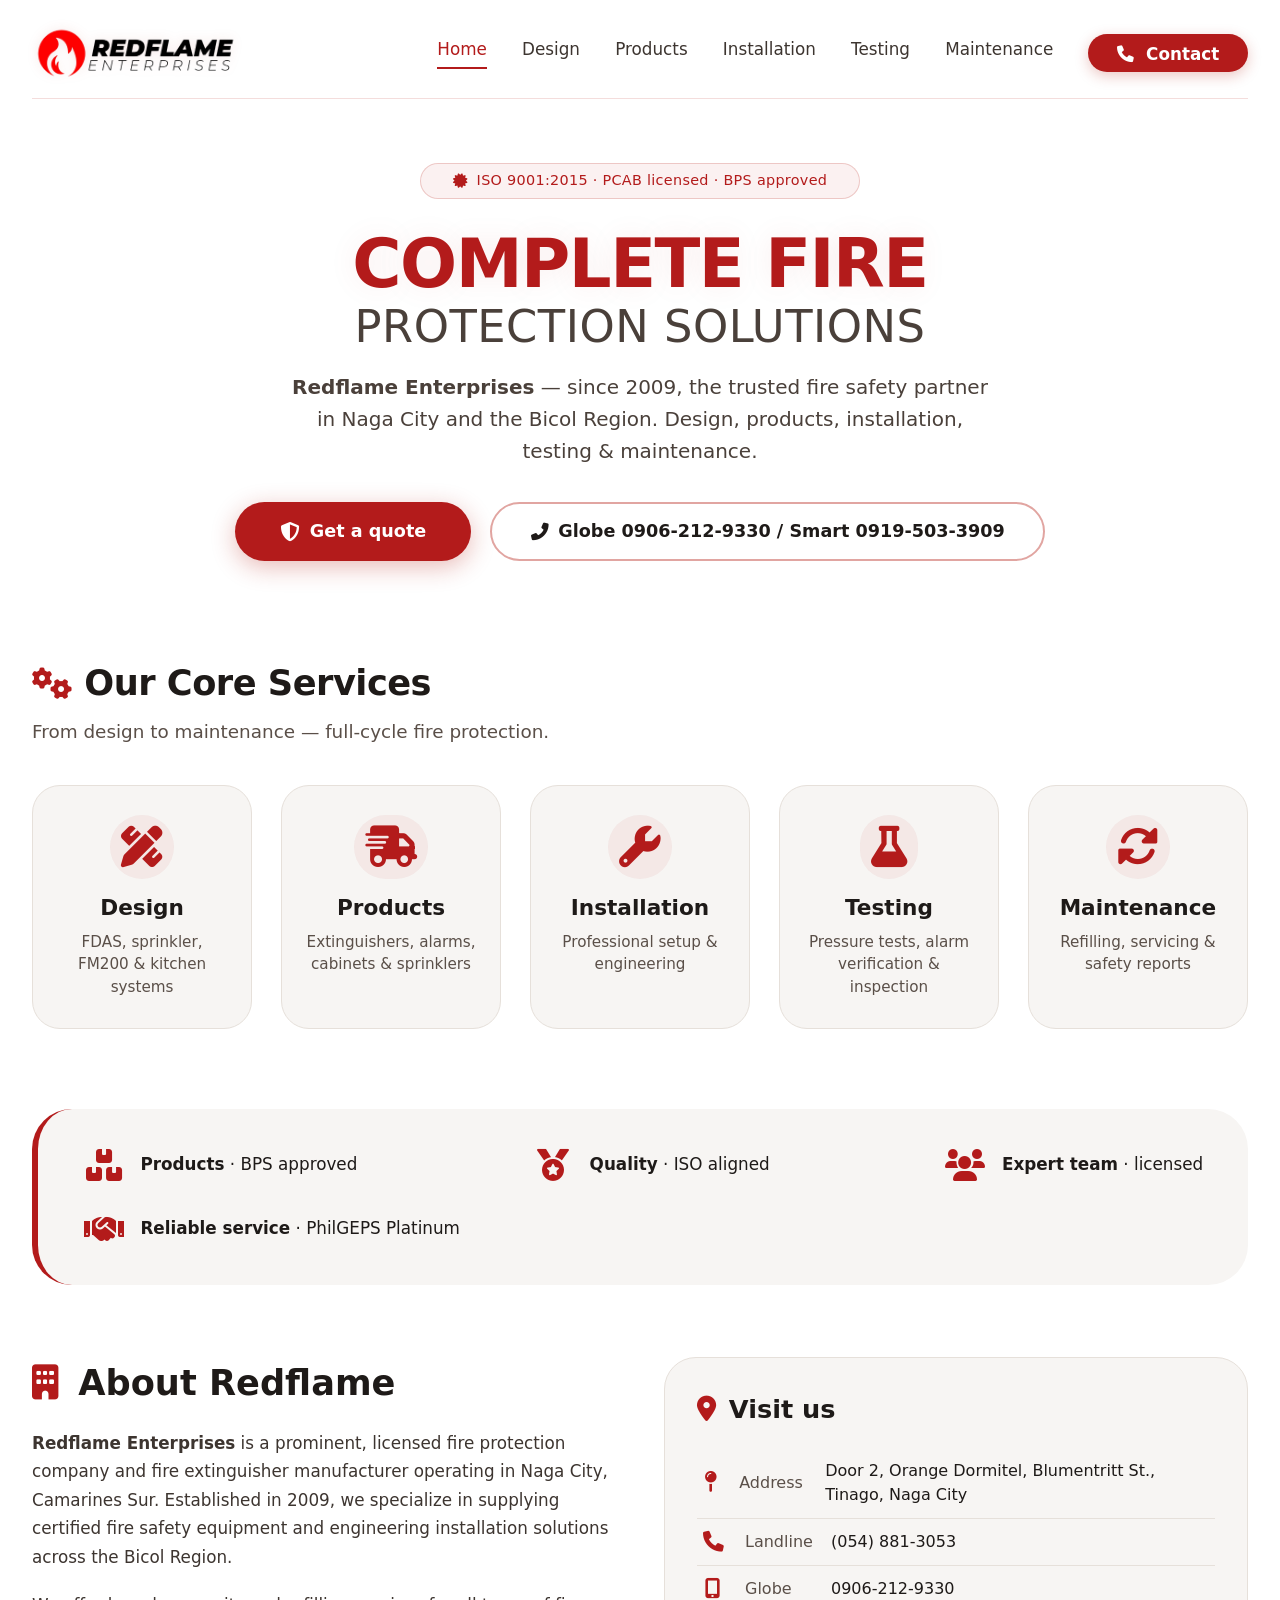
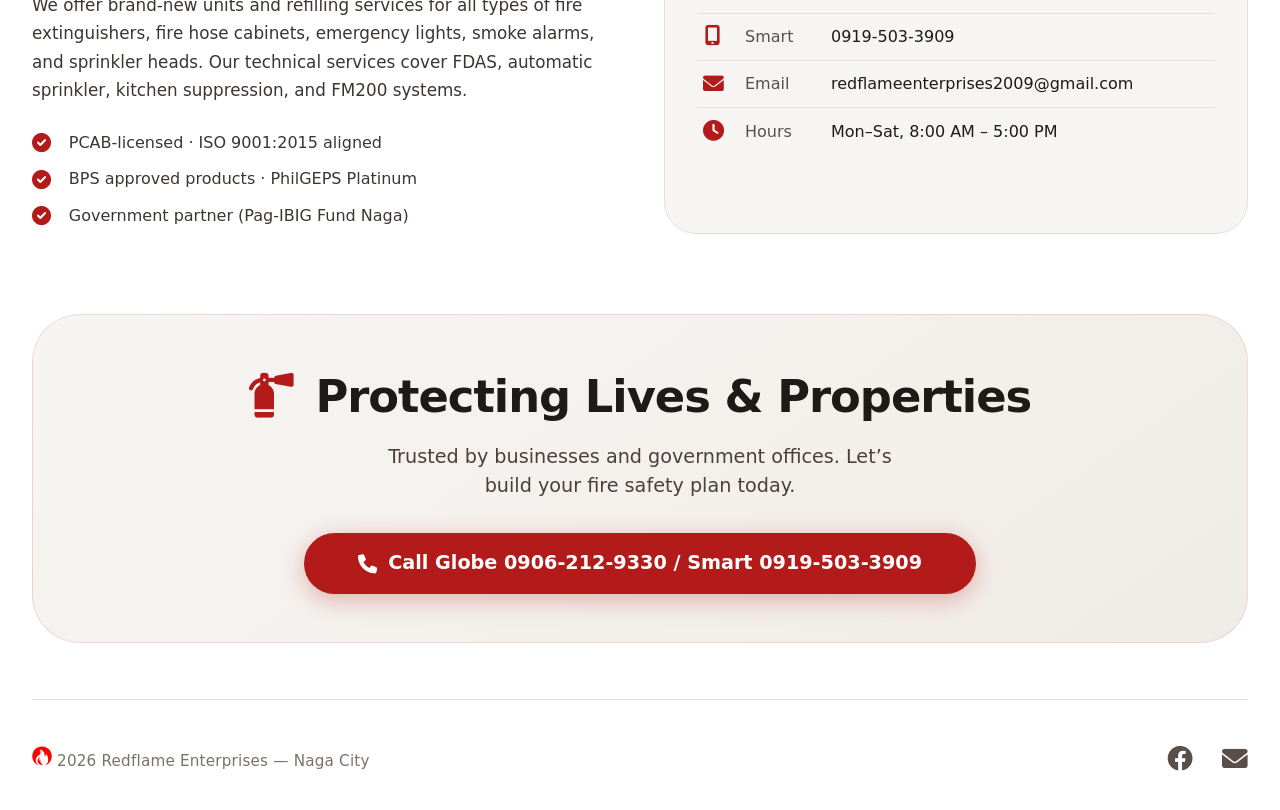
==== index.html @ b17e21a4 "Initial commit via Netlify [skip ci]" ====
<!DOCTYPE html>
<html lang="en">
<head>
  <meta charset="UTF-8" />
  <meta name="viewport" content="width=device-width, initial-scale=1.0" />
  <title>Redflame Enterprises · Fire Protection</title>
  <!-- Font Awesome 6 (free) -->
  <link rel="stylesheet" href="https://cdnjs.cloudflare.com/ajax/libs/font-awesome/6.0.0-beta3/css/all.min.css" />
  <style>
    /* ----- white background, refined red & dark accents ----- */
    * {
      margin: 0;
      padding: 0;
      box-sizing: border-box;
    }

    body {
      background: #ffffff;
      font-family: 'Segoe UI', Roboto, system-ui, -apple-system, sans-serif;
      color: #1e1a18;
      line-height: 1.5;
    }

    .container {
      max-width: 1280px;
      margin: 0 auto;
      padding: 0 2rem;
    }

    /* ----- header / nav (logo uses image) ----- */
    .navbar {
      display: flex;
      justify-content: space-between;
      align-items: center;
      padding: 1.5rem 0 1rem 0;
      border-bottom: 1px solid rgba(180, 30, 20, 0.15);
      flex-wrap: wrap;
      gap: 1rem;
    }

    .logo {
      display: flex;
      align-items: center;
      gap: 0.5rem;
    }
    .logo img {
      height: 58px;
      width: auto;
      filter: drop-shadow(0 0 6px rgba(180, 30, 20, 0.1));
      transition: 0.2s;
    }
    .logo img:hover {
      filter: drop-shadow(0 0 14px rgba(180, 30, 20, 0.2));
    }

    .nav-links {
      display: flex;
      gap: 2.2rem;
      font-weight: 500;
      font-size: 1.05rem;
      align-items: center;
      flex-wrap: wrap;
    }
    .nav-links a {
      color: #3d3530;
      text-decoration: none;
      transition: 0.25s ease;
      border-bottom: 2px solid transparent;
      padding-bottom: 0.3rem;
    }
    .nav-links a:hover {
      color: #b31b1b;
      border-bottom-color: #b31b1b;
    }
    .nav-links a.active {
      color: #b31b1b;
      border-bottom-color: #b31b1b;
    }
    .nav-cta {
      background: #b31b1b;
      color: #ffffff !important;
      padding: 0.5rem 1.8rem;
      border-radius: 40px;
      font-weight: 700;
      border-bottom: none !important;
      box-shadow: 0 4px 14px rgba(180, 30, 20, 0.25);
      transition: 0.2s;
    }
    .nav-cta:hover {
      background: #c92f16;
      box-shadow: 0 6px 24px rgba(180, 30, 20, 0.35);
      transform: scale(1.02);
      color: #ffffff !important;
    }

    /* ----- hero (brand) ----- */
    .hero {
      display: flex;
      flex-direction: column;
      align-items: center;
      text-align: center;
      padding: 4rem 0 2.5rem 0;
    }
    .hero-badge {
      background: rgba(180, 30, 20, 0.06);
      border: 1px solid rgba(180, 30, 20, 0.2);
      border-radius: 100px;
      padding: 0.4rem 2rem;
      font-size: 0.9rem;
      letter-spacing: 0.3px;
      color: #b31b1b;
      backdrop-filter: blur(2px);
      margin-bottom: 1.8rem;
      display: inline-flex;
      align-items: center;
      gap: 0.6rem;
    }
    .hero-badge i {
      color: #b31b1b;
    }
    .hero h1 {
      font-size: 4.2rem;
      font-weight: 800;
      line-height: 1.1;
      max-width: 900px;
      letter-spacing: -1.5px;
      color: #1e1a18;
    }
    .hero h1 .highlight {
      color: #b31b1b;
      text-shadow: 0 0 30px rgba(180, 30, 20, 0.08);
    }
    .hero h1 .sub {
      font-size: 2.8rem;
      display: block;
      font-weight: 500;
      letter-spacing: 0.5px;
      color: #4a403a;
    }
    .hero p {
      font-size: 1.25rem;
      max-width: 700px;
      color: #4a403a;
      margin: 1.2rem 0 2.2rem 0;
      line-height: 1.6;
    }
    .hero-actions {
      display: flex;
      gap: 1.2rem;
      flex-wrap: wrap;
      justify-content: center;
    }
    .btn-primary {
      background: #b31b1b;
      border: none;
      padding: 0.9rem 2.8rem;
      border-radius: 60px;
      font-weight: 700;
      font-size: 1.1rem;
      color: #ffffff;
      display: inline-flex;
      align-items: center;
      gap: 0.7rem;
      box-shadow: 0 6px 24px rgba(180, 30, 20, 0.3);
      transition: 0.2s;
      cursor: default;
      text-decoration: none;
    }
    .btn-primary i {
      font-size: 1.2rem;
    }
    .btn-primary:hover {
      background: #c92f16;
      box-shadow: 0 8px 32px rgba(180, 30, 20, 0.4);
      transform: scale(1.02);
    }
    .btn-outline {
      background: transparent;
      border: 2px solid rgba(180, 30, 20, 0.4);
      padding: 0.9rem 2.4rem;
      border-radius: 60px;
      font-weight: 600;
      font-size: 1.1rem;
      color: #1e1a18;
      display: inline-flex;
      align-items: center;
      gap: 0.6rem;
      transition: 0.25s;
      cursor: default;
      text-decoration: none;
    }
    .btn-outline:hover {
      border-color: #b31b1b;
      background: rgba(180, 30, 20, 0.04);
      color: #b31b1b;
    }

    /* ----- services grid (icons) ----- */
    .services {
      padding: 3.5rem 0 2.5rem 0;
    }
    .section-title {
      font-size: 2.2rem;
      font-weight: 700;
      letter-spacing: -0.5px;
      margin-bottom: 0.5rem;
      display: flex;
      align-items: center;
      gap: 0.8rem;
      color: #1e1a18;
    }
    .section-title i {
      color: #b31b1b;
      font-size: 2rem;
    }
    .section-sub {
      color: #5a4f48;
      font-size: 1.15rem;
      margin-bottom: 2.5rem;
      max-width: 650px;
    }
    .service-grid {
      display: grid;
      grid-template-columns: repeat(auto-fit, minmax(200px, 1fr));
      gap: 1.8rem;
    }
    .service-card {
      background: #f7f5f3;
      border-radius: 28px;
      padding: 1.8rem 1.4rem;
      border: 1px solid #e6e0da;
      transition: 0.25s ease;
      text-align: center;
    }
    .service-card:hover {
      border-color: #b31b1b;
      transform: translateY(-5px);
      box-shadow: 0 10px 30px rgba(180, 30, 20, 0.07);
    }
    a.service-card {
      text-decoration: none;
      display: block;
      cursor: pointer;
    }
    .service-card i {
      font-size: 2.6rem;
      color: #b31b1b;
      margin-bottom: 0.8rem;
      background: rgba(180, 30, 20, 0.06);
      padding: 0.7rem;
      border-radius: 60px;
    }
    .service-card h3 {
      font-size: 1.35rem;
      font-weight: 600;
      margin-bottom: 0.4rem;
      color: #1e1a18;
    }
    .service-card p {
      color: #5a4f48;
      font-size: 0.95rem;
    }

    /* ----- credentials (from image) ----- */
    .credentials {
      display: flex;
      flex-wrap: wrap;
      gap: 2rem;
      background: #f7f5f3;
      border-radius: 40px;
      padding: 2.5rem 2.8rem;
      margin: 2.5rem 0 2.5rem 0;
      border-left: 6px solid #b31b1b;
      align-items: center;
      justify-content: space-between;
    }
    .creds-item {
      display: flex;
      align-items: center;
      gap: 1rem;
      font-size: 1.05rem;
      color: #1e1a18;
    }
    .creds-item i {
      font-size: 2rem;
      color: #b31b1b;
      width: 2.6rem;
      text-align: center;
    }
    .creds-item strong {
      font-weight: 600;
      color: #1e1a18;
    }

    /* ----- about / location (from image details) ----- */
    .about-section {
      display: grid;
      grid-template-columns: 1fr 1fr;
      gap: 3rem;
      padding: 2rem 0 2.5rem 0;
    }
    .about-text h2 {
      font-size: 2.2rem;
      font-weight: 700;
      margin-bottom: 1.2rem;
      color: #1e1a18;
    }
    .about-text h2 i {
      color: #b31b1b;
      margin-right: 0.5rem;
    }
    .about-text p {
      color: #3d3530;
      font-size: 1.05rem;
      line-height: 1.7;
      margin-bottom: 1.2rem;
    }
    .about-text ul {
      list-style: none;
      margin-top: 0.5rem;
    }
    .about-text ul li {
      padding: 0.4rem 0;
      display: flex;
      align-items: center;
      gap: 0.7rem;
      color: #3d3530;
    }
    .about-text ul li i {
      color: #b31b1b;
      width: 1.6rem;
      font-size: 1.2rem;
    }
    .contact-card {
      background: #f7f5f3;
      border-radius: 32px;
      padding: 2rem 2rem;
      border: 1px solid #e6e0da;
    }
    .contact-card h3 {
      font-size: 1.6rem;
      font-weight: 600;
      margin-bottom: 1.2rem;
      display: flex;
      align-items: center;
      gap: 0.8rem;
      color: #1e1a18;
    }
    .contact-card h3 i {
      color: #b31b1b;
    }
    .contact-item {
      display: flex;
      align-items: center;
      gap: 1rem;
      padding: 0.7rem 0;
      border-bottom: 1px solid #e6e0da;
    }
    .contact-item:last-child {
      border-bottom: none;
    }
    .contact-item i {
      width: 2rem;
      font-size: 1.3rem;
      color: #b31b1b;
      text-align: center;
    }
    .contact-item .label {
      font-weight: 500;
      color: #5a4f48;
      min-width: 70px;
    }
    .contact-item .value {
      color: #1e1a18;
    }

    /* ----- cta banner (protecting lives) ----- */
    .cta-banner {
      background: linear-gradient(145deg, #f7f5f3, #f0ece7);
      border-radius: 48px;
      padding: 3rem 2.5rem;
      margin: 2.5rem 0 3.5rem 0;
      border: 1px solid rgba(180, 30, 20, 0.12);
      display: flex;
      flex-direction: column;
      align-items: center;
      text-align: center;
    }
    .cta-banner h2 {
      font-size: 2.8rem;
      font-weight: 700;
      letter-spacing: -1px;
      color: #1e1a18;
    }
    .cta-banner h2 i {
      color: #b31b1b;
      margin-right: 0.5rem;
    }
    .cta-banner p {
      color: #4a403a;
      font-size: 1.2rem;
      max-width: 550px;
      margin: 0.8rem 0 2rem 0;
    }
    .cta-banner .btn-primary {
      background: #b31b1b;
      padding: 1rem 3.4rem;
      font-size: 1.2rem;
      color: #ffffff;
    }
    .cta-banner .btn-primary:hover {
      background: #c92f16;
    }

    /* ----- footer ----- */
    footer {
      border-top: 1px solid #e6e0da;
      padding: 2.5rem 0 2rem 0;
      display: flex;
      flex-wrap: wrap;
      justify-content: space-between;
      align-items: center;
      gap: 1.5rem;
    }
    .footer-socials {
      display: flex;
      gap: 1.8rem;
      font-size: 1.6rem;
    }
    .footer-socials a {
      color: #5a4f48;
      transition: 0.2s;
    }
    .footer-socials a:hover {
      color: #b31b1b;
      transform: scale(1.1);
    }
    .footer-copy {
      color: #7a7266;
      font-size: 0.95rem;
      letter-spacing: 0.2px;
    }
    .footer-copy i {
      color: #b31b1b;
      margin: 0 4px;
    }

    /* responsiveness */
    @media (max-width: 900px) {
      .about-section {
        grid-template-columns: 1fr;
        gap: 2rem;
      }
      .credentials {
        flex-direction: column;
        align-items: flex-start;
        gap: 1.2rem;
      }
    }
    @media (max-width: 700px) {
      .navbar {
        flex-direction: column;
        align-items: flex-start;
      }
      .nav-links {
        gap: 1.2rem;
      }
      .hero h1 {
        font-size: 3rem;
      }
      .hero h1 .sub {
        font-size: 2rem;
      }
      .cta-banner h2 {
        font-size: 2rem;
      }
    }
    @media (max-width: 500px) {
      .container {
        padding: 0 1.2rem;
      }
      .service-grid {
        grid-template-columns: 1fr 1fr;
      }
      .hero h1 {
        font-size: 2.4rem;
      }
      .logo img {
        height: 48px;
      }
    }
  </style>
</head>
<body>

<div class="container">

  <!-- header with logo image -->
  <header class="navbar">
<div class="logo">
  <img src="logo.png" alt="Company Logo">
</div>
    <div class="nav-links">
      <a href="index.html" class="active">Home</a>
      <a href="design.html">Design</a>
      <a href="products.html">Products</a>
      <a href="installation.html">Installation</a>
      <a href="testing.html">Testing</a>
      <a href="maintenance.html">Maintenance</a>
      <a href="tel:09062129330" class="nav-cta"><i class="fas fa-phone" style="margin-right: 6px;"></i> Contact</a>
    </div>
  </header>

  <!-- hero -->
  <section class="hero">
    <div class="hero-badge">
      <i class="fas fa-certificate"></i>  ISO 9001:2015 · PCAB licensed · BPS approved
    </div>
    <h1>
      <span class="highlight">COMPLETE FIRE</span>
      <span class="sub">PROTECTION SOLUTIONS</span>
    </h1>
    <p>
      <strong>Redflame Enterprises</strong> — since 2009, the trusted fire safety partner in Naga City and the Bicol Region.
      Design, products, installation, testing & maintenance.
    </p>
    <div class="hero-actions">
      <span class="btn-primary"><i class="fas fa-shield"></i> Get a quote</span>
      <a href="tel:09062129330" class="btn-outline"><i class="fas fa-phone-alt"></i> Globe 0906-212-9330 / Smart 0919-503-3909</a>
    </div>
  </section>

  <!-- services grid (Design, Products, Installation, Testing, Maintenance) -->
  <section class="services">
    <div class="section-title">
      <i class="fas fa-gears"></i>  Our Core Services
    </div>
    <div class="section-sub">
      From design to maintenance — full-cycle fire protection.
    </div>
    <div class="service-grid">
      <a href="design.html" class="service-card"><i class="fas fa-pen-ruler"></i><h3>Design</h3><p>FDAS, sprinkler, FM200 &amp; kitchen systems</p></a>
      <a href="products.html" class="service-card"><i class="fas fa-truck-fast"></i><h3>Products</h3><p>Extinguishers, alarms, cabinets &amp; sprinklers</p></a>
      <a href="installation.html" class="service-card"><i class="fas fa-wrench"></i><h3>Installation</h3><p>Professional setup &amp; engineering</p></a>
      <a href="testing.html" class="service-card"><i class="fas fa-flask"></i><h3>Testing</h3><p>Pressure tests, alarm verification &amp; inspection</p></a>
      <a href="maintenance.html" class="service-card"><i class="fas fa-rotate"></i><h3>Maintenance</h3><p>Refilling, servicing &amp; safety reports</p></a>
    </div>
  </section>

  <!-- credentials (Products, Quality, Expert Team, Reliable Service) -->
  <div class="credentials">
    <div class="creds-item"><i class="fas fa-boxes"></i> <div><strong>Products</strong> · BPS approved</div></div>
    <div class="creds-item"><i class="fas fa-medal"></i> <div><strong>Quality</strong> · ISO aligned</div></div>
    <div class="creds-item"><i class="fas fa-users"></i> <div><strong>Expert team</strong> · licensed</div></div>
    <div class="creds-item"><i class="fas fa-handshake"></i> <div><strong>Reliable service</strong> · PhilGEPS Platinum</div></div>
  </div>

  <!-- about + location / contact (from image details) -->
  <div class="about-section">
    <div class="about-text">
      <h2><i class="fas fa-building"></i> About Redflame</h2>
      <p>
        <strong>Redflame Enterprises</strong> is a prominent, licensed fire protection company and fire extinguisher manufacturer operating in Naga City, Camarines Sur. Established in 2009, we specialize in supplying certified fire safety equipment and engineering installation solutions across the Bicol Region.
      </p>
      <p>
        We offer brand-new units and refilling services for all types of fire extinguishers, fire hose cabinets, emergency lights, smoke alarms, and sprinkler heads. Our technical services cover FDAS, automatic sprinkler, kitchen suppression, and FM200 systems.
      </p>
      <ul>
        <li><i class="fas fa-check-circle"></i> PCAB-licensed · ISO 9001:2015 aligned</li>
        <li><i class="fas fa-check-circle"></i> BPS approved products · PhilGEPS Platinum</li>
        <li><i class="fas fa-check-circle"></i> Government partner (Pag-IBIG Fund Naga)</li>
      </ul>
    </div>
    <div class="contact-card">
      <h3><i class="fas fa-location-dot"></i> Visit us</h3>
      <div class="contact-item"><i class="fas fa-map-pin"></i><span class="label">Address</span><span class="value">Door 2, Orange Dormitel, Blumentritt St., Tinago, Naga City</span></div>
      <div class="contact-item"><i class="fas fa-phone"></i><span class="label">Landline</span><span class="value">(054) 881-3053</span></div>
      <div class="contact-item"><i class="fas fa-mobile-screen-button"></i><span class="label">Globe</span><span class="value">0906-212-9330</span></div>
      <div class="contact-item"><i class="fas fa-mobile-screen-button"></i><span class="label">Smart</span><span class="value">0919-503-3909</span></div>
      <div class="contact-item"><i class="fas fa-envelope"></i><span class="label">Email</span><span class="value">redflameenterprises2009@gmail.com</span></div>
      <div class="contact-item"><i class="fas fa-clock"></i><span class="label">Hours</span><span class="value">Mon–Sat, 8:00 AM – 5:00 PM</span></div>
    </div>
  </div>

  <!-- cta banner (protecting lives) -->
  <div class="cta-banner">
    <h2><i class="fas fa-fire-extinguisher"></i>  Protecting Lives & Properties</h2>
    <p>Trusted by businesses and government offices. Let’s build your fire safety plan today.</p>
    <a href="tel:09062129330" class="btn-primary"><i class="fas fa-phone"></i> Call Globe 0906-212-9330 / Smart 0919-503-3909 </a>
  </div>

  <!-- footer -->
  <footer>
    <div class="footer-copy">
      <img src="icon.png" width="20" height=auto> 2026 Redflame Enterprises — Naga City
    </div>
    <div class="footer-socials">
      <a href="https://www.facebook.com/Redflame.Enterprises/"><i class="fab fa-facebook"></i></a>
      <a href="https://mail.google.com/mail/?view=cm&fs=1&to=redflameenterprises2009@gmail.com&su=Inquiry&body=Hello%20Redflame%20Enterprises,%0A%0AI%20would%20like%20to%20inquire%20about%20your%20services.%0A%0AName:%20%0AContact%20Number:%20%0ACompany:%20%0A%0AThank%20you."
   target="_blank"
   rel="noopener noreferrer"><i class="fas fa-envelope"></i></a>
    </div>
  </footer>

</div>
<!-- end container -->
</body>
</html>
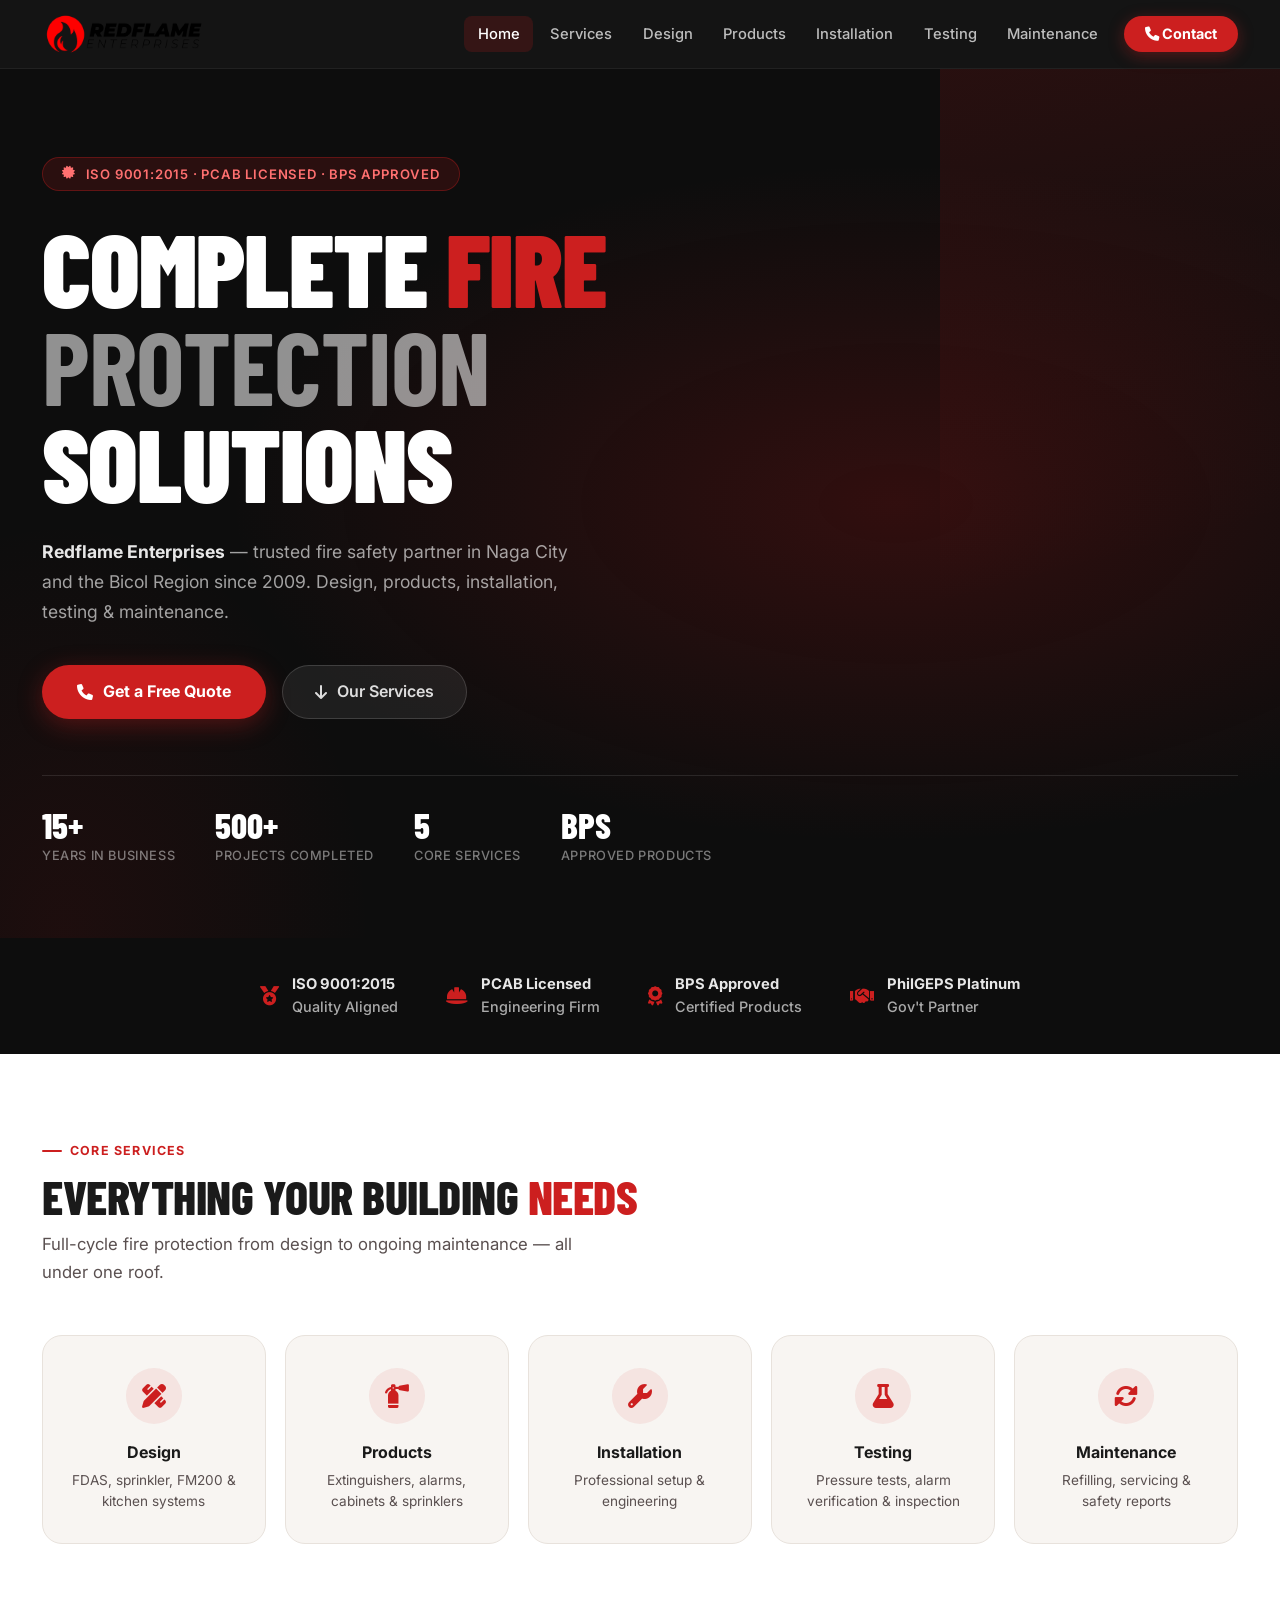
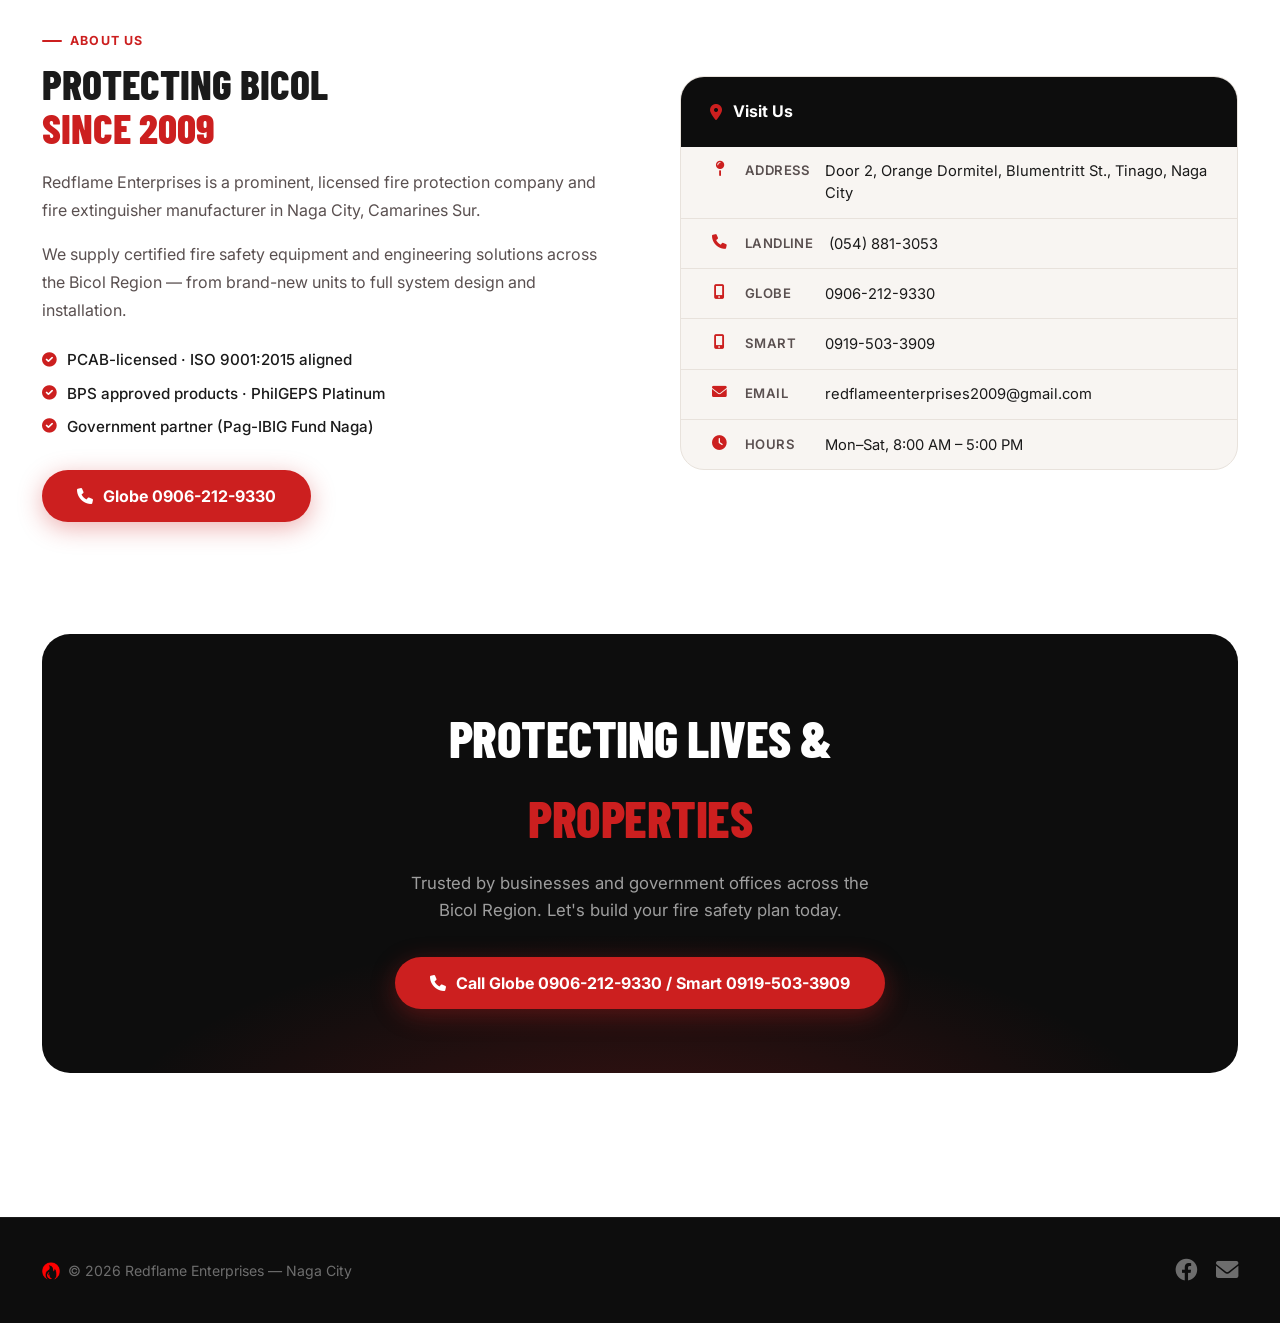
==== commit 68e81483: "Add files via upload" ====
--- a/index.html
+++ b/index.html
@@ -4,605 +4,148 @@
   <meta charset="UTF-8" />
   <meta name="viewport" content="width=device-width, initial-scale=1.0" />
   <title>Redflame Enterprises · Fire Protection</title>
-  <!-- Font Awesome 6 (free) -->
   <link rel="stylesheet" href="https://cdnjs.cloudflare.com/ajax/libs/font-awesome/6.0.0-beta3/css/all.min.css" />
-  <style>
-    /* ----- white background, refined red & dark accents ----- */
-    * {
-      margin: 0;
-      padding: 0;
-      box-sizing: border-box;
-    }
-
-    body {
-      background: #ffffff;
-      font-family: 'Segoe UI', Roboto, system-ui, -apple-system, sans-serif;
-      color: #1e1a18;
-      line-height: 1.5;
-    }
-
-    .container {
-      max-width: 1280px;
-      margin: 0 auto;
-      padding: 0 2rem;
-    }
-
-    /* ----- header / nav (logo uses image) ----- */
-    .navbar {
-      display: flex;
-      justify-content: space-between;
-      align-items: center;
-      padding: 1.5rem 0 1rem 0;
-      border-bottom: 1px solid rgba(180, 30, 20, 0.15);
-      flex-wrap: wrap;
-      gap: 1rem;
-    }
-
-    .logo {
-      display: flex;
-      align-items: center;
-      gap: 0.5rem;
-    }
-    .logo img {
-      height: 58px;
-      width: auto;
-      filter: drop-shadow(0 0 6px rgba(180, 30, 20, 0.1));
-      transition: 0.2s;
-    }
-    .logo img:hover {
-      filter: drop-shadow(0 0 14px rgba(180, 30, 20, 0.2));
-    }
-
-    .nav-links {
-      display: flex;
-      gap: 2.2rem;
-      font-weight: 500;
-      font-size: 1.05rem;
-      align-items: center;
-      flex-wrap: wrap;
-    }
-    .nav-links a {
-      color: #3d3530;
-      text-decoration: none;
-      transition: 0.25s ease;
-      border-bottom: 2px solid transparent;
-      padding-bottom: 0.3rem;
-    }
-    .nav-links a:hover {
-      color: #b31b1b;
-      border-bottom-color: #b31b1b;
-    }
-    .nav-links a.active {
-      color: #b31b1b;
-      border-bottom-color: #b31b1b;
-    }
-    .nav-cta {
-      background: #b31b1b;
-      color: #ffffff !important;
-      padding: 0.5rem 1.8rem;
-      border-radius: 40px;
-      font-weight: 700;
-      border-bottom: none !important;
-      box-shadow: 0 4px 14px rgba(180, 30, 20, 0.25);
-      transition: 0.2s;
-    }
-    .nav-cta:hover {
-      background: #c92f16;
-      box-shadow: 0 6px 24px rgba(180, 30, 20, 0.35);
-      transform: scale(1.02);
-      color: #ffffff !important;
-    }
-
-    /* ----- hero (brand) ----- */
-    .hero {
-      display: flex;
-      flex-direction: column;
-      align-items: center;
-      text-align: center;
-      padding: 4rem 0 2.5rem 0;
-    }
-    .hero-badge {
-      background: rgba(180, 30, 20, 0.06);
-      border: 1px solid rgba(180, 30, 20, 0.2);
-      border-radius: 100px;
-      padding: 0.4rem 2rem;
-      font-size: 0.9rem;
-      letter-spacing: 0.3px;
-      color: #b31b1b;
-      backdrop-filter: blur(2px);
-      margin-bottom: 1.8rem;
-      display: inline-flex;
-      align-items: center;
-      gap: 0.6rem;
-    }
-    .hero-badge i {
-      color: #b31b1b;
-    }
-    .hero h1 {
-      font-size: 4.2rem;
-      font-weight: 800;
-      line-height: 1.1;
-      max-width: 900px;
-      letter-spacing: -1.5px;
-      color: #1e1a18;
-    }
-    .hero h1 .highlight {
-      color: #b31b1b;
-      text-shadow: 0 0 30px rgba(180, 30, 20, 0.08);
-    }
-    .hero h1 .sub {
-      font-size: 2.8rem;
-      display: block;
-      font-weight: 500;
-      letter-spacing: 0.5px;
-      color: #4a403a;
-    }
-    .hero p {
-      font-size: 1.25rem;
-      max-width: 700px;
-      color: #4a403a;
-      margin: 1.2rem 0 2.2rem 0;
-      line-height: 1.6;
-    }
-    .hero-actions {
-      display: flex;
-      gap: 1.2rem;
-      flex-wrap: wrap;
-      justify-content: center;
-    }
-    .btn-primary {
-      background: #b31b1b;
-      border: none;
-      padding: 0.9rem 2.8rem;
-      border-radius: 60px;
-      font-weight: 700;
-      font-size: 1.1rem;
-      color: #ffffff;
-      display: inline-flex;
-      align-items: center;
-      gap: 0.7rem;
-      box-shadow: 0 6px 24px rgba(180, 30, 20, 0.3);
-      transition: 0.2s;
-      cursor: default;
-      text-decoration: none;
-    }
-    .btn-primary i {
-      font-size: 1.2rem;
-    }
-    .btn-primary:hover {
-      background: #c92f16;
-      box-shadow: 0 8px 32px rgba(180, 30, 20, 0.4);
-      transform: scale(1.02);
-    }
-    .btn-outline {
-      background: transparent;
-      border: 2px solid rgba(180, 30, 20, 0.4);
-      padding: 0.9rem 2.4rem;
-      border-radius: 60px;
-      font-weight: 600;
-      font-size: 1.1rem;
-      color: #1e1a18;
-      display: inline-flex;
-      align-items: center;
-      gap: 0.6rem;
-      transition: 0.25s;
-      cursor: default;
-      text-decoration: none;
-    }
-    .btn-outline:hover {
-      border-color: #b31b1b;
-      background: rgba(180, 30, 20, 0.04);
-      color: #b31b1b;
-    }
-
-    /* ----- services grid (icons) ----- */
-    .services {
-      padding: 3.5rem 0 2.5rem 0;
-    }
-    .section-title {
-      font-size: 2.2rem;
-      font-weight: 700;
-      letter-spacing: -0.5px;
-      margin-bottom: 0.5rem;
-      display: flex;
-      align-items: center;
-      gap: 0.8rem;
-      color: #1e1a18;
-    }
-    .section-title i {
-      color: #b31b1b;
-      font-size: 2rem;
-    }
-    .section-sub {
-      color: #5a4f48;
-      font-size: 1.15rem;
-      margin-bottom: 2.5rem;
-      max-width: 650px;
-    }
-    .service-grid {
-      display: grid;
-      grid-template-columns: repeat(auto-fit, minmax(200px, 1fr));
-      gap: 1.8rem;
-    }
-    .service-card {
-      background: #f7f5f3;
-      border-radius: 28px;
-      padding: 1.8rem 1.4rem;
-      border: 1px solid #e6e0da;
-      transition: 0.25s ease;
-      text-align: center;
-    }
-    .service-card:hover {
-      border-color: #b31b1b;
-      transform: translateY(-5px);
-      box-shadow: 0 10px 30px rgba(180, 30, 20, 0.07);
-    }
-    a.service-card {
-      text-decoration: none;
-      display: block;
-      cursor: pointer;
-    }
-    .service-card i {
-      font-size: 2.6rem;
-      color: #b31b1b;
-      margin-bottom: 0.8rem;
-      background: rgba(180, 30, 20, 0.06);
-      padding: 0.7rem;
-      border-radius: 60px;
-    }
-    .service-card h3 {
-      font-size: 1.35rem;
-      font-weight: 600;
-      margin-bottom: 0.4rem;
-      color: #1e1a18;
-    }
-    .service-card p {
-      color: #5a4f48;
-      font-size: 0.95rem;
-    }
-
-    /* ----- credentials (from image) ----- */
-    .credentials {
-      display: flex;
-      flex-wrap: wrap;
-      gap: 2rem;
-      background: #f7f5f3;
-      border-radius: 40px;
-      padding: 2.5rem 2.8rem;
-      margin: 2.5rem 0 2.5rem 0;
-      border-left: 6px solid #b31b1b;
-      align-items: center;
-      justify-content: space-between;
-    }
-    .creds-item {
-      display: flex;
-      align-items: center;
-      gap: 1rem;
-      font-size: 1.05rem;
-      color: #1e1a18;
-    }
-    .creds-item i {
-      font-size: 2rem;
-      color: #b31b1b;
-      width: 2.6rem;
-      text-align: center;
-    }
-    .creds-item strong {
-      font-weight: 600;
-      color: #1e1a18;
-    }
-
-    /* ----- about / location (from image details) ----- */
-    .about-section {
-      display: grid;
-      grid-template-columns: 1fr 1fr;
-      gap: 3rem;
-      padding: 2rem 0 2.5rem 0;
-    }
-    .about-text h2 {
-      font-size: 2.2rem;
-      font-weight: 700;
-      margin-bottom: 1.2rem;
-      color: #1e1a18;
-    }
-    .about-text h2 i {
-      color: #b31b1b;
-      margin-right: 0.5rem;
-    }
-    .about-text p {
-      color: #3d3530;
-      font-size: 1.05rem;
-      line-height: 1.7;
-      margin-bottom: 1.2rem;
-    }
-    .about-text ul {
-      list-style: none;
-      margin-top: 0.5rem;
-    }
-    .about-text ul li {
-      padding: 0.4rem 0;
-      display: flex;
-      align-items: center;
-      gap: 0.7rem;
-      color: #3d3530;
-    }
-    .about-text ul li i {
-      color: #b31b1b;
-      width: 1.6rem;
-      font-size: 1.2rem;
-    }
-    .contact-card {
-      background: #f7f5f3;
-      border-radius: 32px;
-      padding: 2rem 2rem;
-      border: 1px solid #e6e0da;
-    }
-    .contact-card h3 {
-      font-size: 1.6rem;
-      font-weight: 600;
-      margin-bottom: 1.2rem;
-      display: flex;
-      align-items: center;
-      gap: 0.8rem;
-      color: #1e1a18;
-    }
-    .contact-card h3 i {
-      color: #b31b1b;
-    }
-    .contact-item {
-      display: flex;
-      align-items: center;
-      gap: 1rem;
-      padding: 0.7rem 0;
-      border-bottom: 1px solid #e6e0da;
-    }
-    .contact-item:last-child {
-      border-bottom: none;
-    }
-    .contact-item i {
-      width: 2rem;
-      font-size: 1.3rem;
-      color: #b31b1b;
-      text-align: center;
-    }
-    .contact-item .label {
-      font-weight: 500;
-      color: #5a4f48;
-      min-width: 70px;
-    }
-    .contact-item .value {
-      color: #1e1a18;
-    }
-
-    /* ----- cta banner (protecting lives) ----- */
-    .cta-banner {
-      background: linear-gradient(145deg, #f7f5f3, #f0ece7);
-      border-radius: 48px;
-      padding: 3rem 2.5rem;
-      margin: 2.5rem 0 3.5rem 0;
-      border: 1px solid rgba(180, 30, 20, 0.12);
-      display: flex;
-      flex-direction: column;
-      align-items: center;
-      text-align: center;
-    }
-    .cta-banner h2 {
-      font-size: 2.8rem;
-      font-weight: 700;
-      letter-spacing: -1px;
-      color: #1e1a18;
-    }
-    .cta-banner h2 i {
-      color: #b31b1b;
-      margin-right: 0.5rem;
-    }
-    .cta-banner p {
-      color: #4a403a;
-      font-size: 1.2rem;
-      max-width: 550px;
-      margin: 0.8rem 0 2rem 0;
-    }
-    .cta-banner .btn-primary {
-      background: #b31b1b;
-      padding: 1rem 3.4rem;
-      font-size: 1.2rem;
-      color: #ffffff;
-    }
-    .cta-banner .btn-primary:hover {
-      background: #c92f16;
-    }
-
-    /* ----- footer ----- */
-    footer {
-      border-top: 1px solid #e6e0da;
-      padding: 2.5rem 0 2rem 0;
-      display: flex;
-      flex-wrap: wrap;
-      justify-content: space-between;
-      align-items: center;
-      gap: 1.5rem;
-    }
-    .footer-socials {
-      display: flex;
-      gap: 1.8rem;
-      font-size: 1.6rem;
-    }
-    .footer-socials a {
-      color: #5a4f48;
-      transition: 0.2s;
-    }
-    .footer-socials a:hover {
-      color: #b31b1b;
-      transform: scale(1.1);
-    }
-    .footer-copy {
-      color: #7a7266;
-      font-size: 0.95rem;
-      letter-spacing: 0.2px;
-    }
-    .footer-copy i {
-      color: #b31b1b;
-      margin: 0 4px;
-    }
-
-    /* responsiveness */
-    @media (max-width: 900px) {
-      .about-section {
-        grid-template-columns: 1fr;
-        gap: 2rem;
-      }
-      .credentials {
-        flex-direction: column;
-        align-items: flex-start;
-        gap: 1.2rem;
-      }
-    }
-    @media (max-width: 700px) {
-      .navbar {
-        flex-direction: column;
-        align-items: flex-start;
-      }
-      .nav-links {
-        gap: 1.2rem;
-      }
-      .hero h1 {
-        font-size: 3rem;
-      }
-      .hero h1 .sub {
-        font-size: 2rem;
-      }
-      .cta-banner h2 {
-        font-size: 2rem;
-      }
-    }
-    @media (max-width: 500px) {
-      .container {
-        padding: 0 1.2rem;
-      }
-      .service-grid {
-        grid-template-columns: 1fr 1fr;
-      }
-      .hero h1 {
-        font-size: 2.4rem;
-      }
-      .logo img {
-        height: 48px;
-      }
-    }
-  </style>
+  <link rel="stylesheet" href="style.css" />
 </head>
 <body>
 
-<div class="container">
-
-  <!-- header with logo image -->
-  <header class="navbar">
-<div class="logo">
-  <img src="logo.png" alt="Company Logo">
-</div>
-    <div class="nav-links">
-      <a href="index.html" class="active">Home</a>
-      <a href="design.html">Design</a>
-      <a href="products.html">Products</a>
-      <a href="installation.html">Installation</a>
-      <a href="testing.html">Testing</a>
-      <a href="maintenance.html">Maintenance</a>
-      <a href="tel:09062129330" class="nav-cta"><i class="fas fa-phone" style="margin-right: 6px;"></i> Contact</a>
-    </div>
-  </header>
-
-  <!-- hero -->
-  <section class="hero">
-    <div class="hero-badge">
-      <i class="fas fa-certificate"></i>  ISO 9001:2015 · PCAB licensed · BPS approved
-    </div>
-    <h1>
-      <span class="highlight">COMPLETE FIRE</span>
-      <span class="sub">PROTECTION SOLUTIONS</span>
-    </h1>
-    <p>
-      <strong>Redflame Enterprises</strong> — since 2009, the trusted fire safety partner in Naga City and the Bicol Region.
-      Design, products, installation, testing & maintenance.
-    </p>
-    <div class="hero-actions">
-      <span class="btn-primary"><i class="fas fa-shield"></i> Get a quote</span>
-      <a href="tel:09062129330" class="btn-outline"><i class="fas fa-phone-alt"></i> Globe 0906-212-9330 / Smart 0919-503-3909</a>
-    </div>
-  </section>
-
-  <!-- services grid (Design, Products, Installation, Testing, Maintenance) -->
-  <section class="services">
-    <div class="section-title">
-      <i class="fas fa-gears"></i>  Our Core Services
-    </div>
-    <div class="section-sub">
-      From design to maintenance — full-cycle fire protection.
-    </div>
-    <div class="service-grid">
-      <a href="design.html" class="service-card"><i class="fas fa-pen-ruler"></i><h3>Design</h3><p>FDAS, sprinkler, FM200 &amp; kitchen systems</p></a>
-      <a href="products.html" class="service-card"><i class="fas fa-truck-fast"></i><h3>Products</h3><p>Extinguishers, alarms, cabinets &amp; sprinklers</p></a>
-      <a href="installation.html" class="service-card"><i class="fas fa-wrench"></i><h3>Installation</h3><p>Professional setup &amp; engineering</p></a>
-      <a href="testing.html" class="service-card"><i class="fas fa-flask"></i><h3>Testing</h3><p>Pressure tests, alarm verification &amp; inspection</p></a>
-      <a href="maintenance.html" class="service-card"><i class="fas fa-rotate"></i><h3>Maintenance</h3><p>Refilling, servicing &amp; safety reports</p></a>
-    </div>
-  </section>
-
-  <!-- credentials (Products, Quality, Expert Team, Reliable Service) -->
-  <div class="credentials">
-    <div class="creds-item"><i class="fas fa-boxes"></i> <div><strong>Products</strong> · BPS approved</div></div>
-    <div class="creds-item"><i class="fas fa-medal"></i> <div><strong>Quality</strong> · ISO aligned</div></div>
-    <div class="creds-item"><i class="fas fa-users"></i> <div><strong>Expert team</strong> · licensed</div></div>
-    <div class="creds-item"><i class="fas fa-handshake"></i> <div><strong>Reliable service</strong> · PhilGEPS Platinum</div></div>
-  </div>
-
-  <!-- about + location / contact (from image details) -->
-  <div class="about-section">
-    <div class="about-text">
-      <h2><i class="fas fa-building"></i> About Redflame</h2>
-      <p>
-        <strong>Redflame Enterprises</strong> is a prominent, licensed fire protection company and fire extinguisher manufacturer operating in Naga City, Camarines Sur. Established in 2009, we specialize in supplying certified fire safety equipment and engineering installation solutions across the Bicol Region.
-      </p>
-      <p>
-        We offer brand-new units and refilling services for all types of fire extinguishers, fire hose cabinets, emergency lights, smoke alarms, and sprinkler heads. Our technical services cover FDAS, automatic sprinkler, kitchen suppression, and FM200 systems.
-      </p>
-      <ul>
-        <li><i class="fas fa-check-circle"></i> PCAB-licensed · ISO 9001:2015 aligned</li>
-        <li><i class="fas fa-check-circle"></i> BPS approved products · PhilGEPS Platinum</li>
-        <li><i class="fas fa-check-circle"></i> Government partner (Pag-IBIG Fund Naga)</li>
-      </ul>
-    </div>
-    <div class="contact-card">
-      <h3><i class="fas fa-location-dot"></i> Visit us</h3>
-      <div class="contact-item"><i class="fas fa-map-pin"></i><span class="label">Address</span><span class="value">Door 2, Orange Dormitel, Blumentritt St., Tinago, Naga City</span></div>
-      <div class="contact-item"><i class="fas fa-phone"></i><span class="label">Landline</span><span class="value">(054) 881-3053</span></div>
-      <div class="contact-item"><i class="fas fa-mobile-screen-button"></i><span class="label">Globe</span><span class="value">0906-212-9330</span></div>
-      <div class="contact-item"><i class="fas fa-mobile-screen-button"></i><span class="label">Smart</span><span class="value">0919-503-3909</span></div>
-      <div class="contact-item"><i class="fas fa-envelope"></i><span class="label">Email</span><span class="value">redflameenterprises2009@gmail.com</span></div>
-      <div class="contact-item"><i class="fas fa-clock"></i><span class="label">Hours</span><span class="value">Mon–Sat, 8:00 AM – 5:00 PM</span></div>
+<nav class="navbar">
+  <div class="container">
+    <div class="navbar-inner">
+      <a href="index.html" class="logo"><img src="logo.png" alt="Redflame Enterprises"></a>
+      <div class="nav-links">
+        <a href="index.html" class="active">Home</a>
+        <a href="services.html">Services</a>
+        <a href="design.html">Design</a>
+        <a href="products.html">Products</a>
+        <a href="installation.html">Installation</a>
+        <a href="testing.html">Testing</a>
+        <a href="maintenance.html">Maintenance</a>
+        <a href="tel:09062129330" class="nav-cta"><i class="fas fa-phone"></i> Contact</a>
+      </div>
+      <button class="hamburger" id="hamburger" aria-label="Menu">
+        <span></span><span></span><span></span>
+      </button>
     </div>
   </div>
+  <div class="mobile-menu" id="mobile-menu">
+    <a href="index.html" class="active">Home</a>
+    <a href="services.html">Services</a>
+    <a href="design.html">Design</a>
+    <a href="products.html">Products</a>
+    <a href="installation.html">Installation</a>
+    <a href="testing.html">Testing</a>
+    <a href="maintenance.html">Maintenance</a>
+    <a href="tel:09062129330" class="nav-cta"><i class="fas fa-phone"></i> Call Now</a>
+  </div>
+</nav>
 
-  <!-- cta banner (protecting lives) -->
-  <div class="cta-banner">
-    <h2><i class="fas fa-fire-extinguisher"></i>  Protecting Lives & Properties</h2>
-    <p>Trusted by businesses and government offices. Let’s build your fire safety plan today.</p>
-    <a href="tel:09062129330" class="btn-primary"><i class="fas fa-phone"></i> Call Globe 0906-212-9330 / Smart 0919-503-3909 </a>
+<section class="hero">
+  <div class="container">
+    <div class="hero-inner">
+      <div class="hero-eyebrow">
+        <i class="fas fa-certificate"></i> ISO 9001:2015 · PCAB Licensed · BPS Approved
+      </div>
+      <h1>
+        Complete <span class="red">Fire</span><br>
+        <span class="thin">Protection</span><br>
+        Solutions
+      </h1>
+      <p class="hero-desc">
+        <strong>Redflame Enterprises</strong> — trusted fire safety partner in Naga City and the Bicol Region since 2009. Design, products, installation, testing &amp; maintenance.
+      </p>
+      <div class="hero-actions">
+        <a href="tel:09062129330" class="btn-primary"><i class="fas fa-phone"></i> Get a Free Quote</a>
+        <a href="#services" class="btn-ghost"><i class="fas fa-arrow-down"></i> Our Services</a>
+      </div>
+      <div class="hero-stats">
+        <div class="stat"><span class="stat-num">15+</span><span class="stat-label">Years in Business</span></div>
+        <div class="stat"><span class="stat-num">500+</span><span class="stat-label">Projects Completed</span></div>
+        <div class="stat"><span class="stat-num">5</span><span class="stat-label">Core Services</span></div>
+        <div class="stat"><span class="stat-num">BPS</span><span class="stat-label">Approved Products</span></div>
+      </div>
+    </div>
   </div>
+</section>
 
-  <!-- footer -->
-  <footer>
-    <div class="footer-copy">
-      <img src="icon.png" width="20" height=auto> 2026 Redflame Enterprises — Naga City
+<div class="trust-bar">
+  <div class="container">
+    <div class="trust-items">
+      <div class="trust-item"><i class="fas fa-medal"></i><div><strong>ISO 9001:2015</strong> Quality Aligned</div></div>
+      <div class="trust-item"><i class="fas fa-hard-hat"></i><div><strong>PCAB Licensed</strong> Engineering Firm</div></div>
+      <div class="trust-item"><i class="fas fa-award"></i><div><strong>BPS Approved</strong> Certified Products</div></div>
+      <div class="trust-item"><i class="fas fa-handshake"></i><div><strong>PhilGEPS Platinum</strong> Gov't Partner</div></div>
     </div>
-    <div class="footer-socials">
-      <a href="https://www.facebook.com/Redflame.Enterprises/"><i class="fab fa-facebook"></i></a>
-      <a href="https://mail.google.com/mail/?view=cm&fs=1&to=redflameenterprises2009@gmail.com&su=Inquiry&body=Hello%20Redflame%20Enterprises,%0A%0AI%20would%20like%20to%20inquire%20about%20your%20services.%0A%0AName:%20%0AContact%20Number:%20%0ACompany:%20%0A%0AThank%20you."
-   target="_blank"
-   rel="noopener noreferrer"><i class="fas fa-envelope"></i></a>
+  </div>
+</div>
+
+<section class="section" id="services">
+  <div class="container">
+    <div class="reveal">
+      <div class="section-eyebrow">Core Services</div>
+      <h2 class="section-heading">Everything Your Building <span class="red">Needs</span></h2>
+      <p class="section-sub">Full-cycle fire protection from design to ongoing maintenance — all under one roof.</p>
     </div>
-  </footer>
+    <div class="service-grid reveal">
+      <a href="design.html" class="service-card"><div class="icon-wrap"><i class="fas fa-pen-ruler"></i></div><h3>Design</h3><p>FDAS, sprinkler, FM200 &amp; kitchen systems</p></a>
+      <a href="products.html" class="service-card"><div class="icon-wrap"><i class="fas fa-fire-extinguisher"></i></div><h3>Products</h3><p>Extinguishers, alarms, cabinets &amp; sprinklers</p></a>
+      <a href="installation.html" class="service-card"><div class="icon-wrap"><i class="fas fa-wrench"></i></div><h3>Installation</h3><p>Professional setup &amp; engineering</p></a>
+      <a href="testing.html" class="service-card"><div class="icon-wrap"><i class="fas fa-flask"></i></div><h3>Testing</h3><p>Pressure tests, alarm verification &amp; inspection</p></a>
+      <a href="maintenance.html" class="service-card"><div class="icon-wrap"><i class="fas fa-rotate"></i></div><h3>Maintenance</h3><p>Refilling, servicing &amp; safety reports</p></a>
+    </div>
+  </div>
+</section>
 
-</div>
-<!-- end container -->
+<section class="section" style="padding-top:0;">
+  <div class="container">
+    <div class="about-grid">
+      <div class="about-text reveal">
+        <div class="section-eyebrow">About Us</div>
+        <h2>Protecting Bicol<br><span class="red">Since 2009</span></h2>
+        <p>Redflame Enterprises is a prominent, licensed fire protection company and fire extinguisher manufacturer in Naga City, Camarines Sur.</p>
+        <p>We supply certified fire safety equipment and engineering solutions across the Bicol Region — from brand-new units to full system design and installation.</p>
+        <ul class="about-list">
+          <li><i class="fas fa-check-circle"></i> PCAB-licensed · ISO 9001:2015 aligned</li>
+          <li><i class="fas fa-check-circle"></i> BPS approved products · PhilGEPS Platinum</li>
+          <li><i class="fas fa-check-circle"></i> Government partner (Pag-IBIG Fund Naga)</li>
+        </ul>
+        <a href="tel:09062129330" class="btn-primary"><i class="fas fa-phone"></i> Globe 0906-212-9330</a>
+      </div>
+      <div class="contact-card reveal">
+        <div class="contact-card-header"><i class="fas fa-location-dot"></i> Visit Us</div>
+        <div class="contact-item"><i class="fas fa-map-pin"></i><span class="label">Address</span><span class="value">Door 2, Orange Dormitel, Blumentritt St., Tinago, Naga City</span></div>
+        <div class="contact-item"><i class="fas fa-phone"></i><span class="label">Landline</span><span class="value">(054) 881-3053</span></div>
+        <div class="contact-item"><i class="fas fa-mobile-screen-button"></i><span class="label">Globe</span><span class="value">0906-212-9330</span></div>
+        <div class="contact-item"><i class="fas fa-mobile-screen-button"></i><span class="label">Smart</span><span class="value">0919-503-3909</span></div>
+        <div class="contact-item"><i class="fas fa-envelope"></i><span class="label">Email</span><span class="value">redflameenterprises2009@gmail.com</span></div>
+        <div class="contact-item"><i class="fas fa-clock"></i><span class="label">Hours</span><span class="value">Mon–Sat, 8:00 AM – 5:00 PM</span></div>
+      </div>
+    </div>
+  </div>
+</section>
+
+<section class="section" style="padding-top:0;">
+  <div class="container">
+    <div class="cta-banner reveal">
+      <h2>Protecting Lives &amp;<br><span class="red">Properties</span></h2>
+      <p>Trusted by businesses and government offices across the Bicol Region. Let's build your fire safety plan today.</p>
+      <a href="tel:09062129330" class="btn-primary"><i class="fas fa-phone"></i> Call Globe 0906-212-9330 / Smart 0919-503-3909</a>
+    </div>
+  </div>
+</section>
+
+<footer>
+  <div class="container">
+    <div class="footer-inner">
+      <div class="footer-copy"><img src="icon.png" width="18" alt=""> &copy; 2026 Redflame Enterprises — Naga City</div>
+      <div class="footer-socials">
+        <a href="https://www.facebook.com/Redflame.Enterprises/" target="_blank" rel="noopener noreferrer"><i class="fab fa-facebook"></i></a>
+        <a href="https://mail.google.com/mail/?view=cm&fs=1&to=redflameenterprises2009@gmail.com&su=Inquiry&body=Hello%20Redflame%20Enterprises,%0A%0AI%20would%20like%20to%20inquire%20about%20your%20services.%0A%0AName:%20%0AContact%20Number:%20%0ACompany:%20%0A%0AThank%20you." target="_blank" rel="noopener noreferrer"><i class="fas fa-envelope"></i></a>
+      </div>
+    </div>
+  </div>
+</footer>
+
+<script src="main.js"></script>
 </body>
-</html>+</html>
--- a/style.css
+++ b/style.css
@@ -0,0 +1,1014 @@
+/* ============================================================
+   REDFLAME ENTERPRISES — Global Stylesheet
+   ============================================================ */
+
+@import url('https://fonts.googleapis.com/css2?family=Barlow+Condensed:wght@700;800;900&family=Inter:wght@400;500;600;700&display=swap');
+
+*, *::before, *::after { margin: 0; padding: 0; box-sizing: border-box; }
+
+:root {
+  --red:        #cc1f1f;
+  --red-dark:   #a01515;
+  --red-glow:   rgba(204,31,31,0.18);
+  --black:      #0d0d0d;
+  --ink:        #1a1a1a;
+  --muted:      #5a5050;
+  --border:     #e8e2dc;
+  --surface:    #f8f5f2;
+  --white:      #ffffff;
+}
+
+html { scroll-behavior: smooth; }
+
+body {
+  background: var(--white);
+  font-family: 'Inter', system-ui, sans-serif;
+  color: var(--ink);
+  line-height: 1.55;
+  -webkit-font-smoothing: antialiased;
+}
+
+/* ── Container ── */
+.container {
+  max-width: 1260px;
+  margin: 0 auto;
+  padding: 0 2rem;
+}
+
+/* ============================================================
+   NAVBAR
+   ============================================================ */
+.navbar {
+  position: sticky;
+  top: 0;
+  z-index: 100;
+  background: rgba(13,13,13,0.97);
+  backdrop-filter: blur(12px);
+  border-bottom: 1px solid rgba(255,255,255,0.06);
+}
+
+.navbar-inner {
+  display: flex;
+  justify-content: space-between;
+  align-items: center;
+  height: 68px;
+  gap: 1rem;
+}
+
+.logo img {
+  height: 46px;
+  width: auto;
+  display: block;
+}
+
+.nav-links {
+  display: flex;
+  gap: 0.2rem;
+  align-items: center;
+}
+
+.nav-links a {
+  color: rgba(255,255,255,0.72);
+  text-decoration: none;
+  font-size: 0.92rem;
+  font-weight: 500;
+  padding: 0.4rem 0.85rem;
+  border-radius: 8px;
+  transition: color 0.2s, background 0.2s;
+  white-space: nowrap;
+}
+
+.nav-links a:hover {
+  color: var(--white);
+  background: rgba(255,255,255,0.07);
+}
+
+.nav-links a.active {
+  color: var(--white);
+  background: rgba(204,31,31,0.18);
+}
+
+.nav-cta {
+  background: var(--red) !important;
+  color: var(--white) !important;
+  padding: 0.45rem 1.3rem !important;
+  border-radius: 40px !important;
+  font-weight: 700 !important;
+  font-size: 0.9rem !important;
+  margin-left: 0.6rem;
+  box-shadow: 0 4px 16px rgba(204,31,31,0.35);
+  transition: background 0.2s, box-shadow 0.2s, transform 0.15s !important;
+}
+.nav-cta:hover {
+  background: #e02020 !important;
+  box-shadow: 0 6px 24px rgba(204,31,31,0.5) !important;
+  transform: scale(1.03) !important;
+}
+
+/* Hamburger */
+.hamburger {
+  display: none;
+  flex-direction: column;
+  justify-content: center;
+  gap: 5px;
+  width: 40px;
+  height: 40px;
+  cursor: pointer;
+  padding: 6px;
+  border-radius: 8px;
+  transition: background 0.2s;
+  background: none;
+  border: none;
+}
+.hamburger:hover { background: rgba(255,255,255,0.08); }
+.hamburger span {
+  display: block;
+  height: 2px;
+  background: var(--white);
+  border-radius: 2px;
+  transition: transform 0.3s, opacity 0.3s;
+}
+.hamburger.open span:nth-child(1) { transform: translateY(7px) rotate(45deg); }
+.hamburger.open span:nth-child(2) { opacity: 0; }
+.hamburger.open span:nth-child(3) { transform: translateY(-7px) rotate(-45deg); }
+
+.mobile-menu {
+  display: none;
+  flex-direction: column;
+  background: #111;
+  border-top: 1px solid rgba(255,255,255,0.06);
+  padding: 1rem 2rem 1.5rem;
+  gap: 0.2rem;
+}
+.mobile-menu a {
+  color: rgba(255,255,255,0.78);
+  text-decoration: none;
+  font-size: 1rem;
+  font-weight: 500;
+  padding: 0.65rem 0.8rem;
+  border-radius: 8px;
+  transition: background 0.2s, color 0.2s;
+}
+.mobile-menu a:hover { background: rgba(255,255,255,0.07); color: #fff; }
+.mobile-menu a.active { color: var(--white); background: rgba(204,31,31,0.18); }
+.mobile-menu .nav-cta {
+  background: var(--red) !important;
+  color: #fff !important;
+  text-align: center;
+  margin-top: 0.5rem;
+  border-radius: 40px !important;
+  padding: 0.7rem 1.3rem !important;
+  font-weight: 700 !important;
+}
+.mobile-menu.open { display: flex; }
+
+/* ============================================================
+   HERO (homepage)
+   ============================================================ */
+.hero {
+  position: relative;
+  background: var(--black);
+  overflow: hidden;
+  padding: 5.5rem 0 4.5rem;
+}
+
+.hero::before {
+  content: '';
+  position: absolute;
+  inset: 0;
+  background:
+    radial-gradient(ellipse 80% 60% at 70% 50%, rgba(180,20,20,0.22) 0%, transparent 65%),
+    radial-gradient(ellipse 40% 80% at 5% 100%, rgba(180,20,20,0.1) 0%, transparent 60%);
+  pointer-events: none;
+}
+
+/* diagonal red slash */
+.hero::after {
+  content: '';
+  position: absolute;
+  top: 0; right: -80px;
+  width: 420px;
+  height: 100%;
+  background: linear-gradient(165deg, rgba(204,31,31,0.14) 0%, transparent 55%);
+  pointer-events: none;
+}
+
+.hero-inner {
+  position: relative;
+  z-index: 1;
+}
+
+.hero-eyebrow {
+  display: inline-flex;
+  align-items: center;
+  gap: 0.6rem;
+  background: rgba(204,31,31,0.15);
+  border: 1px solid rgba(204,31,31,0.35);
+  border-radius: 100px;
+  padding: 0.35rem 1.2rem;
+  font-size: 0.82rem;
+  font-weight: 600;
+  letter-spacing: 0.8px;
+  text-transform: uppercase;
+  color: #ff7070;
+  margin-bottom: 1.8rem;
+}
+.hero-eyebrow i { font-size: 0.8rem; }
+
+.hero h1 {
+  font-family: 'Barlow Condensed', sans-serif;
+  font-size: clamp(3.4rem, 8vw, 6.8rem);
+  font-weight: 900;
+  line-height: 0.95;
+  letter-spacing: -1px;
+  color: var(--white);
+  text-transform: uppercase;
+  margin-bottom: 1.6rem;
+}
+
+.hero h1 .red { color: var(--red); }
+.hero h1 .thin { font-weight: 700; color: rgba(255,255,255,0.55); }
+
+.hero-desc {
+  font-size: 1.1rem;
+  color: rgba(255,255,255,0.62);
+  max-width: 560px;
+  line-height: 1.7;
+  margin-bottom: 2.4rem;
+}
+
+.hero-desc strong { color: rgba(255,255,255,0.9); }
+
+.hero-actions {
+  display: flex;
+  gap: 1rem;
+  flex-wrap: wrap;
+  margin-bottom: 3.5rem;
+}
+
+.hero-stats {
+  display: flex;
+  gap: 2.5rem;
+  flex-wrap: wrap;
+  padding-top: 2rem;
+  border-top: 1px solid rgba(255,255,255,0.1);
+}
+
+.stat {
+  display: flex;
+  flex-direction: column;
+  gap: 0.2rem;
+}
+
+.stat-num {
+  font-family: 'Barlow Condensed', sans-serif;
+  font-size: 2.2rem;
+  font-weight: 800;
+  color: var(--white);
+  line-height: 1;
+}
+
+.stat-label {
+  font-size: 0.8rem;
+  color: rgba(255,255,255,0.45);
+  text-transform: uppercase;
+  letter-spacing: 0.6px;
+  font-weight: 500;
+}
+
+/* ============================================================
+   BUTTONS
+   ============================================================ */
+.btn-primary {
+  display: inline-flex;
+  align-items: center;
+  gap: 0.6rem;
+  background: var(--red);
+  color: var(--white);
+  font-weight: 700;
+  font-size: 1rem;
+  padding: 0.85rem 2.2rem;
+  border-radius: 60px;
+  text-decoration: none;
+  border: none;
+  cursor: pointer;
+  box-shadow: 0 6px 24px rgba(204,31,31,0.35);
+  transition: background 0.2s, box-shadow 0.2s, transform 0.15s;
+}
+.btn-primary:hover {
+  background: #e02020;
+  box-shadow: 0 8px 32px rgba(204,31,31,0.5);
+  transform: translateY(-1px);
+}
+
+.btn-ghost {
+  display: inline-flex;
+  align-items: center;
+  gap: 0.6rem;
+  background: rgba(255,255,255,0.07);
+  color: rgba(255,255,255,0.85);
+  font-weight: 600;
+  font-size: 1rem;
+  padding: 0.85rem 2rem;
+  border-radius: 60px;
+  text-decoration: none;
+  border: 1px solid rgba(255,255,255,0.15);
+  transition: background 0.2s, border-color 0.2s;
+}
+.btn-ghost:hover {
+  background: rgba(255,255,255,0.12);
+  border-color: rgba(255,255,255,0.3);
+  color: #fff;
+}
+
+.btn-outline {
+  display: inline-flex;
+  align-items: center;
+  gap: 0.6rem;
+  background: transparent;
+  color: var(--ink);
+  font-weight: 600;
+  font-size: 1rem;
+  padding: 0.85rem 2rem;
+  border-radius: 60px;
+  text-decoration: none;
+  border: 2px solid var(--border);
+  transition: border-color 0.2s, color 0.2s, background 0.2s;
+}
+.btn-outline:hover {
+  border-color: var(--red);
+  color: var(--red);
+}
+
+/* ============================================================
+   SECTION COMMONS
+   ============================================================ */
+.section { padding: 5rem 0; }
+.section + .section { padding-top: 0; }
+
+.section-eyebrow {
+  display: inline-flex;
+  align-items: center;
+  gap: 0.5rem;
+  font-size: 0.78rem;
+  font-weight: 700;
+  text-transform: uppercase;
+  letter-spacing: 1.2px;
+  color: var(--red);
+  margin-bottom: 0.7rem;
+}
+.section-eyebrow::before {
+  content: '';
+  display: block;
+  width: 20px;
+  height: 2px;
+  background: var(--red);
+  border-radius: 2px;
+}
+
+.section-heading {
+  font-family: 'Barlow Condensed', sans-serif;
+  font-size: clamp(2rem, 4vw, 3rem);
+  font-weight: 800;
+  line-height: 1.05;
+  letter-spacing: -0.5px;
+  text-transform: uppercase;
+  color: var(--ink);
+  margin-bottom: 0.6rem;
+}
+.section-heading .red { color: var(--red); }
+
+.section-sub {
+  color: var(--muted);
+  font-size: 1.05rem;
+  max-width: 580px;
+  line-height: 1.65;
+  margin-bottom: 3rem;
+}
+
+/* ============================================================
+   SERVICE CARDS (homepage)
+   ============================================================ */
+.service-grid {
+  display: grid;
+  grid-template-columns: repeat(auto-fit, minmax(190px, 1fr));
+  gap: 1.2rem;
+}
+
+.service-card {
+  background: var(--surface);
+  border: 1px solid var(--border);
+  border-radius: 20px;
+  padding: 2rem 1.6rem;
+  text-align: center;
+  text-decoration: none;
+  color: var(--ink);
+  transition: border-color 0.25s, box-shadow 0.25s, transform 0.25s;
+  display: block;
+}
+
+.service-card:hover {
+  border-color: var(--red);
+  box-shadow: 0 12px 40px rgba(204,31,31,0.1);
+  transform: translateY(-4px);
+}
+
+.service-card .icon-wrap {
+  width: 56px;
+  height: 56px;
+  background: rgba(204,31,31,0.08);
+  border-radius: 50%;
+  display: flex;
+  align-items: center;
+  justify-content: center;
+  margin: 0 auto 1rem;
+  font-size: 1.5rem;
+  color: var(--red);
+  transition: background 0.25s;
+}
+.service-card:hover .icon-wrap {
+  background: rgba(204,31,31,0.15);
+}
+
+.service-card h3 {
+  font-size: 1rem;
+  font-weight: 700;
+  margin-bottom: 0.35rem;
+}
+
+.service-card p {
+  font-size: 0.85rem;
+  color: var(--muted);
+  line-height: 1.5;
+}
+
+/* ============================================================
+   TRUST BAR
+   ============================================================ */
+.trust-bar {
+  background: var(--black);
+  padding: 2.2rem 0;
+}
+
+.trust-items {
+  display: flex;
+  gap: 3rem;
+  flex-wrap: wrap;
+  justify-content: center;
+  align-items: center;
+}
+
+.trust-item {
+  display: flex;
+  align-items: center;
+  gap: 0.8rem;
+  color: rgba(255,255,255,0.65);
+  font-size: 0.9rem;
+  font-weight: 500;
+}
+
+.trust-item i {
+  color: var(--red);
+  font-size: 1.2rem;
+}
+
+.trust-item strong {
+  color: rgba(255,255,255,0.9);
+  display: block;
+  font-size: 0.92rem;
+}
+
+/* ============================================================
+   ABOUT STRIP
+   ============================================================ */
+.about-grid {
+  display: grid;
+  grid-template-columns: 1fr 1fr;
+  gap: 5rem;
+  align-items: center;
+}
+
+.about-text h2 {
+  font-family: 'Barlow Condensed', sans-serif;
+  font-size: 2.6rem;
+  font-weight: 800;
+  text-transform: uppercase;
+  line-height: 1.05;
+  margin-bottom: 1.2rem;
+}
+.about-text h2 .red { color: var(--red); }
+
+.about-text p {
+  color: var(--muted);
+  font-size: 1rem;
+  line-height: 1.75;
+  margin-bottom: 1rem;
+}
+
+.about-list {
+  list-style: none;
+  margin: 1.5rem 0 2rem;
+  display: flex;
+  flex-direction: column;
+  gap: 0.6rem;
+}
+.about-list li {
+  display: flex;
+  align-items: center;
+  gap: 0.7rem;
+  font-size: 0.95rem;
+  font-weight: 500;
+  color: var(--ink);
+}
+.about-list li i {
+  color: var(--red);
+  font-size: 0.9rem;
+}
+
+.contact-card {
+  background: var(--surface);
+  border-radius: 24px;
+  border: 1px solid var(--border);
+  overflow: hidden;
+}
+
+.contact-card-header {
+  background: var(--black);
+  padding: 1.4rem 1.8rem;
+  display: flex;
+  align-items: center;
+  gap: 0.7rem;
+  color: var(--white);
+  font-weight: 700;
+  font-size: 1rem;
+}
+.contact-card-header i { color: var(--red); }
+
+.contact-item {
+  display: flex;
+  align-items: flex-start;
+  gap: 1rem;
+  padding: 0.85rem 1.8rem;
+  border-bottom: 1px solid var(--border);
+  font-size: 0.92rem;
+}
+.contact-item:last-child { border-bottom: none; }
+.contact-item i {
+  color: var(--red);
+  width: 1.2rem;
+  text-align: center;
+  margin-top: 2px;
+  flex-shrink: 0;
+}
+.contact-item .label {
+  font-weight: 600;
+  min-width: 64px;
+  color: var(--muted);
+  font-size: 0.82rem;
+  text-transform: uppercase;
+  letter-spacing: 0.4px;
+}
+.contact-item .value { color: var(--ink); line-height: 1.5; }
+
+/* ============================================================
+   CTA BANNER
+   ============================================================ */
+.cta-banner {
+  background: var(--black);
+  border-radius: 28px;
+  padding: 4rem 3rem;
+  text-align: center;
+  position: relative;
+  overflow: hidden;
+  margin: 2rem 0 4rem;
+}
+.cta-banner::before {
+  content: '';
+  position: absolute;
+  inset: 0;
+  background: radial-gradient(ellipse 70% 80% at 50% 120%, rgba(204,31,31,0.25) 0%, transparent 65%);
+  pointer-events: none;
+}
+.cta-banner > * { position: relative; z-index: 1; }
+.cta-banner h2 {
+  font-family: 'Barlow Condensed', sans-serif;
+  font-size: clamp(2rem, 4vw, 3.2rem);
+  font-weight: 800;
+  text-transform: uppercase;
+  color: var(--white);
+  letter-spacing: -0.5px;
+  margin-bottom: 0.8rem;
+}
+.cta-banner h2 .red { color: var(--red); }
+.cta-banner p {
+  color: rgba(255,255,255,0.6);
+  font-size: 1.05rem;
+  max-width: 500px;
+  margin: 0 auto 2rem;
+  line-height: 1.65;
+}
+
+/* ============================================================
+   PAGE HERO (inner pages)
+   ============================================================ */
+.page-hero {
+  background: var(--black);
+  padding: 4rem 0 3.5rem;
+  position: relative;
+  overflow: hidden;
+}
+.page-hero::before {
+  content: '';
+  position: absolute;
+  inset: 0;
+  background: radial-gradient(ellipse 60% 80% at 80% 50%, rgba(204,31,31,0.18) 0%, transparent 65%);
+  pointer-events: none;
+}
+.page-hero-inner { position: relative; z-index: 1; }
+
+.page-hero .hero-eyebrow { margin-bottom: 1.2rem; }
+
+.page-hero h1 {
+  font-family: 'Barlow Condensed', sans-serif;
+  font-size: clamp(2.8rem, 6vw, 5rem);
+  font-weight: 900;
+  line-height: 0.95;
+  text-transform: uppercase;
+  color: var(--white);
+  letter-spacing: -1px;
+  margin-bottom: 1.2rem;
+}
+.page-hero h1 .red { color: var(--red); }
+
+.page-hero p {
+  font-size: 1.05rem;
+  color: rgba(255,255,255,0.6);
+  max-width: 600px;
+  line-height: 1.7;
+  margin-bottom: 2rem;
+}
+
+.page-hero-actions {
+  display: flex;
+  gap: 1rem;
+  flex-wrap: wrap;
+}
+
+/* ============================================================
+   DETAIL / SYSTEM CARDS (inner pages)
+   ============================================================ */
+.card-grid {
+  display: grid;
+  grid-template-columns: repeat(auto-fit, minmax(270px, 1fr));
+  gap: 1.5rem;
+  margin-bottom: 4rem;
+}
+
+.card {
+  background: var(--surface);
+  border: 1px solid var(--border);
+  border-radius: 20px;
+  padding: 2rem 1.8rem;
+  transition: border-color 0.25s, box-shadow 0.25s, transform 0.25s;
+}
+.card:hover {
+  border-color: rgba(204,31,31,0.4);
+  box-shadow: 0 12px 36px rgba(204,31,31,0.08);
+  transform: translateY(-4px);
+}
+
+.card .icon-wrap {
+  width: 52px;
+  height: 52px;
+  border-radius: 14px;
+  background: rgba(204,31,31,0.08);
+  display: flex;
+  align-items: center;
+  justify-content: center;
+  font-size: 1.4rem;
+  color: var(--red);
+  margin-bottom: 1.1rem;
+}
+
+.card h3 {
+  font-size: 1.1rem;
+  font-weight: 700;
+  margin-bottom: 0.5rem;
+  color: var(--ink);
+}
+
+.card p {
+  font-size: 0.92rem;
+  color: var(--muted);
+  line-height: 1.65;
+  margin-bottom: 1rem;
+}
+
+.card ul {
+  list-style: none;
+  display: flex;
+  flex-direction: column;
+  gap: 0.3rem;
+}
+.card ul li {
+  display: flex;
+  align-items: flex-start;
+  gap: 0.5rem;
+  font-size: 0.88rem;
+  color: var(--ink);
+}
+.card ul li i {
+  color: var(--red);
+  font-size: 0.75rem;
+  margin-top: 4px;
+  flex-shrink: 0;
+}
+
+/* ============================================================
+   PROCESS STEPS
+   ============================================================ */
+.steps-grid {
+  display: grid;
+  grid-template-columns: repeat(auto-fit, minmax(200px, 1fr));
+  gap: 1.2rem;
+  margin-bottom: 4rem;
+}
+
+.step {
+  background: var(--surface);
+  border: 1px solid var(--border);
+  border-radius: 20px;
+  padding: 2rem 1.6rem;
+  transition: border-color 0.25s, box-shadow 0.25s;
+}
+.step:hover {
+  border-color: rgba(204,31,31,0.35);
+  box-shadow: 0 10px 28px rgba(204,31,31,0.07);
+}
+
+.step-num {
+  font-family: 'Barlow Condensed', sans-serif;
+  font-size: 4rem;
+  font-weight: 900;
+  color: rgba(204,31,31,0.1);
+  line-height: 1;
+  margin-bottom: 0.3rem;
+}
+
+.step-icon {
+  font-size: 1.4rem;
+  color: var(--red);
+  margin-bottom: 0.7rem;
+}
+
+.step h4 {
+  font-size: 1rem;
+  font-weight: 700;
+  margin-bottom: 0.5rem;
+  color: var(--ink);
+}
+
+.step p {
+  font-size: 0.88rem;
+  color: var(--muted);
+  line-height: 1.6;
+}
+
+/* ============================================================
+   HIGHLIGHT / CREDENTIALS BAR
+   ============================================================ */
+.highlight-bar {
+  background: var(--black);
+  border-radius: 20px;
+  padding: 2.4rem 3rem;
+  margin-bottom: 4rem;
+  display: flex;
+  flex-wrap: wrap;
+  gap: 2rem;
+  align-items: center;
+  justify-content: space-between;
+}
+
+.hi-item {
+  display: flex;
+  align-items: center;
+  gap: 1rem;
+  color: rgba(255,255,255,0.7);
+  font-size: 0.9rem;
+}
+
+.hi-item i {
+  font-size: 1.7rem;
+  color: var(--red);
+  width: 2rem;
+  text-align: center;
+}
+
+.hi-item strong {
+  display: block;
+  color: var(--white);
+  font-size: 0.95rem;
+  font-weight: 600;
+  margin-bottom: 1px;
+}
+
+/* ============================================================
+   PRODUCT GRID
+   ============================================================ */
+.product-grid {
+  display: grid;
+  grid-template-columns: repeat(auto-fit, minmax(340px, 1fr));
+  gap: 1.5rem;
+  margin-bottom: 4rem;
+}
+
+.product-card {
+  background: var(--surface);
+  border: 1px solid var(--border);
+  border-radius: 20px;
+  padding: 2rem 1.8rem;
+  transition: border-color 0.25s, box-shadow 0.25s, transform 0.25s;
+}
+.product-card:hover {
+  border-color: rgba(204,31,31,0.4);
+  box-shadow: 0 12px 36px rgba(204,31,31,0.08);
+  transform: translateY(-4px);
+}
+
+.product-card-header {
+  display: flex;
+  align-items: center;
+  gap: 1rem;
+  margin-bottom: 1rem;
+}
+
+.product-card h3 {
+  font-size: 1.05rem;
+  font-weight: 700;
+  color: var(--ink);
+}
+
+.product-card p {
+  font-size: 0.92rem;
+  color: var(--muted);
+  line-height: 1.65;
+  margin-bottom: 1.2rem;
+}
+
+.tags {
+  display: flex;
+  flex-wrap: wrap;
+  gap: 0.4rem;
+}
+
+.tag {
+  background: var(--white);
+  border: 1px solid var(--border);
+  border-radius: 100px;
+  padding: 0.22rem 0.75rem;
+  font-size: 0.78rem;
+  color: var(--muted);
+  font-weight: 500;
+}
+
+.tag.red {
+  background: rgba(204,31,31,0.07);
+  border-color: rgba(204,31,31,0.25);
+  color: var(--red);
+}
+
+/* ============================================================
+   REFILL BOX
+   ============================================================ */
+.refill-box {
+  background: var(--black);
+  border-radius: 20px;
+  padding: 2.8rem 3rem;
+  margin-bottom: 4rem;
+  display: grid;
+  grid-template-columns: 1fr auto;
+  gap: 2rem;
+  align-items: center;
+  position: relative;
+  overflow: hidden;
+}
+.refill-box::before {
+  content: '';
+  position: absolute;
+  inset: 0;
+  background: radial-gradient(ellipse 50% 100% at 100% 50%, rgba(204,31,31,0.15) 0%, transparent 70%);
+  pointer-events: none;
+}
+.refill-box > * { position: relative; z-index: 1; }
+
+.refill-box h3 {
+  font-family: 'Barlow Condensed', sans-serif;
+  font-size: 1.8rem;
+  font-weight: 800;
+  text-transform: uppercase;
+  color: var(--white);
+  margin-bottom: 0.6rem;
+  letter-spacing: -0.3px;
+}
+.refill-box h3 i { color: var(--red); margin-right: 0.4rem; }
+.refill-box p { color: rgba(255,255,255,0.6); font-size: 0.98rem; line-height: 1.65; }
+
+/* ============================================================
+   FOOTER
+   ============================================================ */
+footer {
+  background: var(--black);
+  border-top: 1px solid rgba(255,255,255,0.06);
+  padding: 2.2rem 0;
+}
+
+.footer-inner {
+  display: flex;
+  flex-wrap: wrap;
+  justify-content: space-between;
+  align-items: center;
+  gap: 1.2rem;
+}
+
+.footer-copy {
+  display: flex;
+  align-items: center;
+  gap: 0.5rem;
+  color: rgba(255,255,255,0.4);
+  font-size: 0.88rem;
+}
+
+.footer-socials {
+  display: flex;
+  gap: 1.2rem;
+  font-size: 1.4rem;
+}
+
+.footer-socials a {
+  color: rgba(255,255,255,0.4);
+  transition: color 0.2s, transform 0.2s;
+  text-decoration: none;
+}
+
+.footer-socials a:hover {
+  color: var(--red);
+  transform: scale(1.15);
+}
+
+/* ============================================================
+   DIVIDER
+   ============================================================ */
+.divider {
+  border: none;
+  height: 1px;
+  background: var(--border);
+  margin: 4rem 0;
+}
+
+/* ============================================================
+   RESPONSIVE
+   ============================================================ */
+@media (max-width: 960px) {
+  .about-grid { grid-template-columns: 1fr; gap: 3rem; }
+  .highlight-bar { flex-direction: column; align-items: flex-start; gap: 1.4rem; }
+  .refill-box { grid-template-columns: 1fr; }
+}
+
+@media (max-width: 768px) {
+  .nav-links { display: none; }
+  .hamburger { display: flex; }
+
+  .hero { padding: 4rem 0 3.5rem; }
+  .hero-stats { gap: 1.5rem; }
+
+  .section { padding: 3.5rem 0; }
+
+  .cta-banner { padding: 3rem 1.8rem; border-radius: 20px; }
+
+  .page-hero { padding: 3rem 0 2.5rem; }
+
+  .footer-inner { flex-direction: column; align-items: center; text-align: center; }
+}
+
+@media (max-width: 500px) {
+  .container { padding: 0 1.2rem; }
+  .hero h1 { font-size: 3rem; }
+  .service-grid { grid-template-columns: 1fr 1fr; }
+  .product-grid { grid-template-columns: 1fr; }
+  .highlight-bar { padding: 2rem 1.5rem; border-radius: 16px; }
+  .refill-box { padding: 2rem 1.5rem; }
+  .trust-items { gap: 1.4rem; }
+}
+
+/* ============================================================
+   SCROLL REVEAL
+   ============================================================ */
+.reveal {
+  opacity: 0;
+  transform: translateY(24px);
+  transition: opacity 0.55s ease, transform 0.55s ease;
+}
+.reveal.visible {
+  opacity: 1;
+  transform: none;
+}
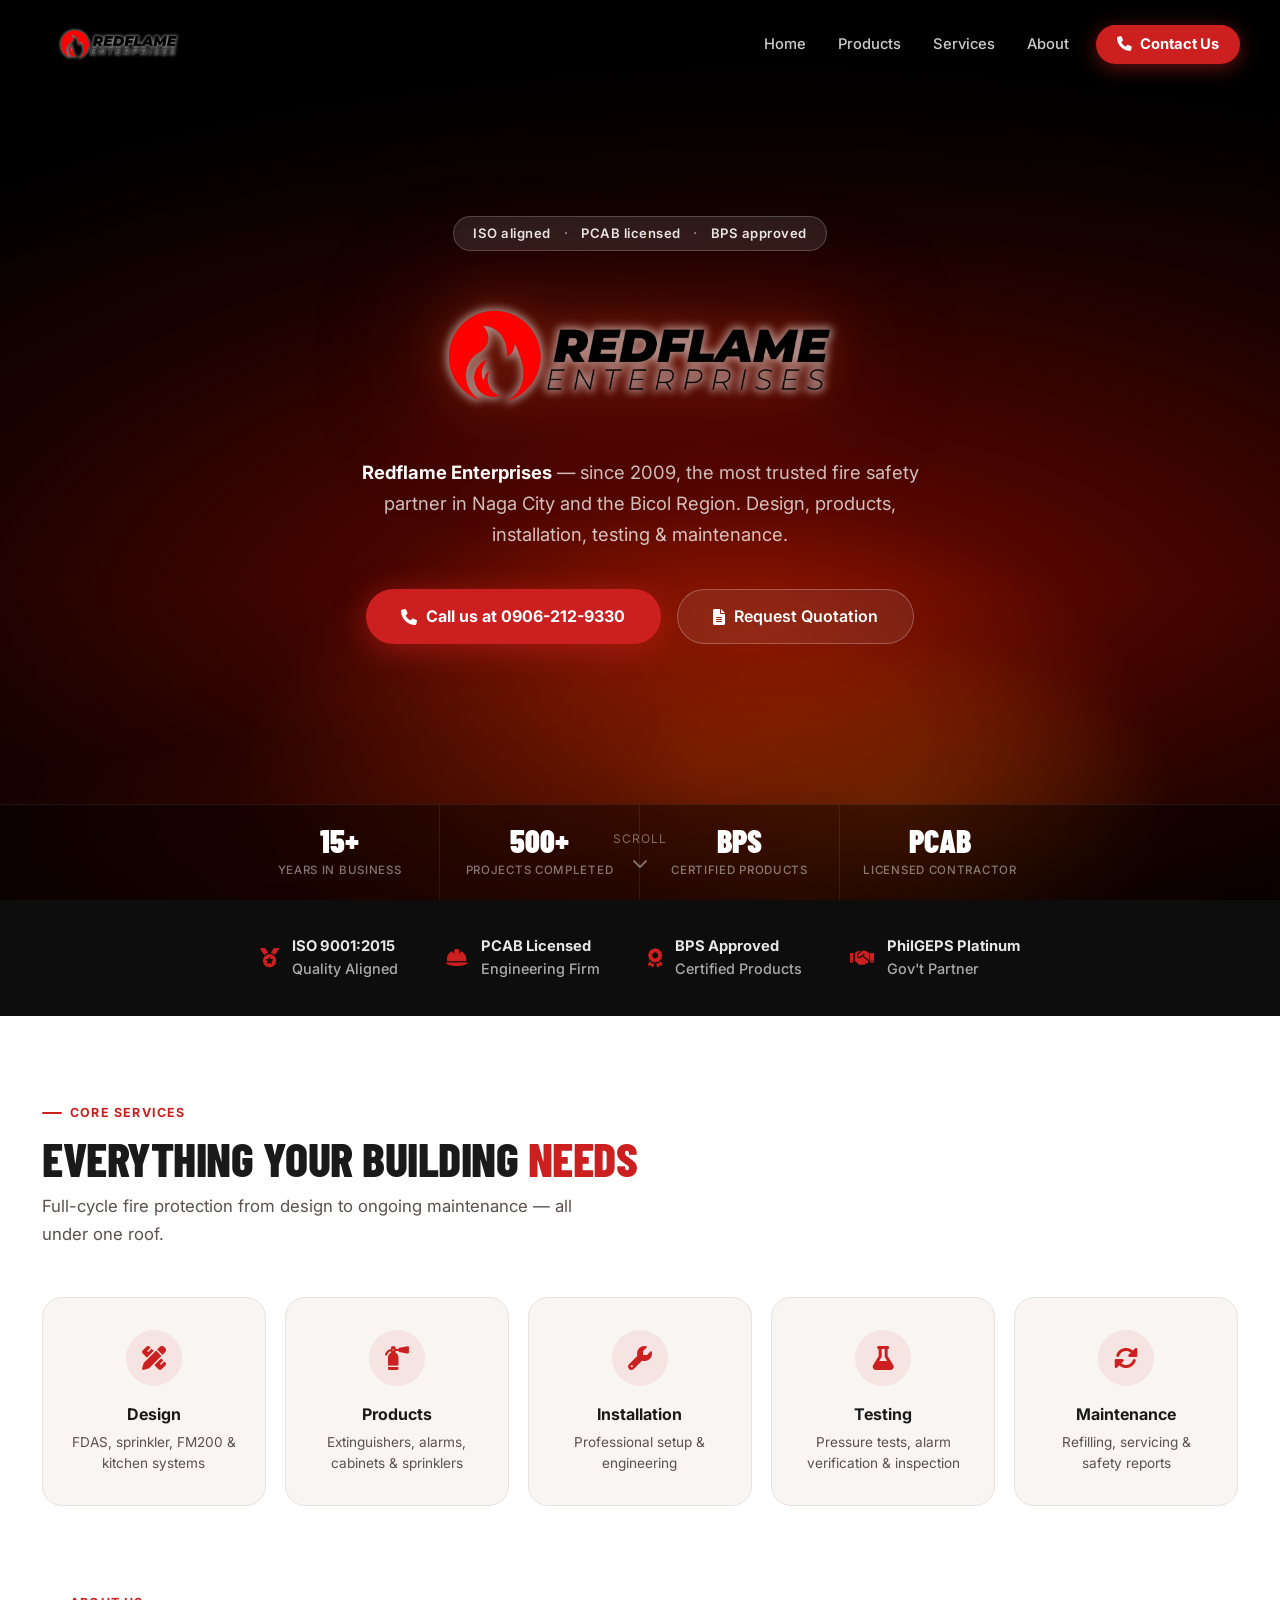
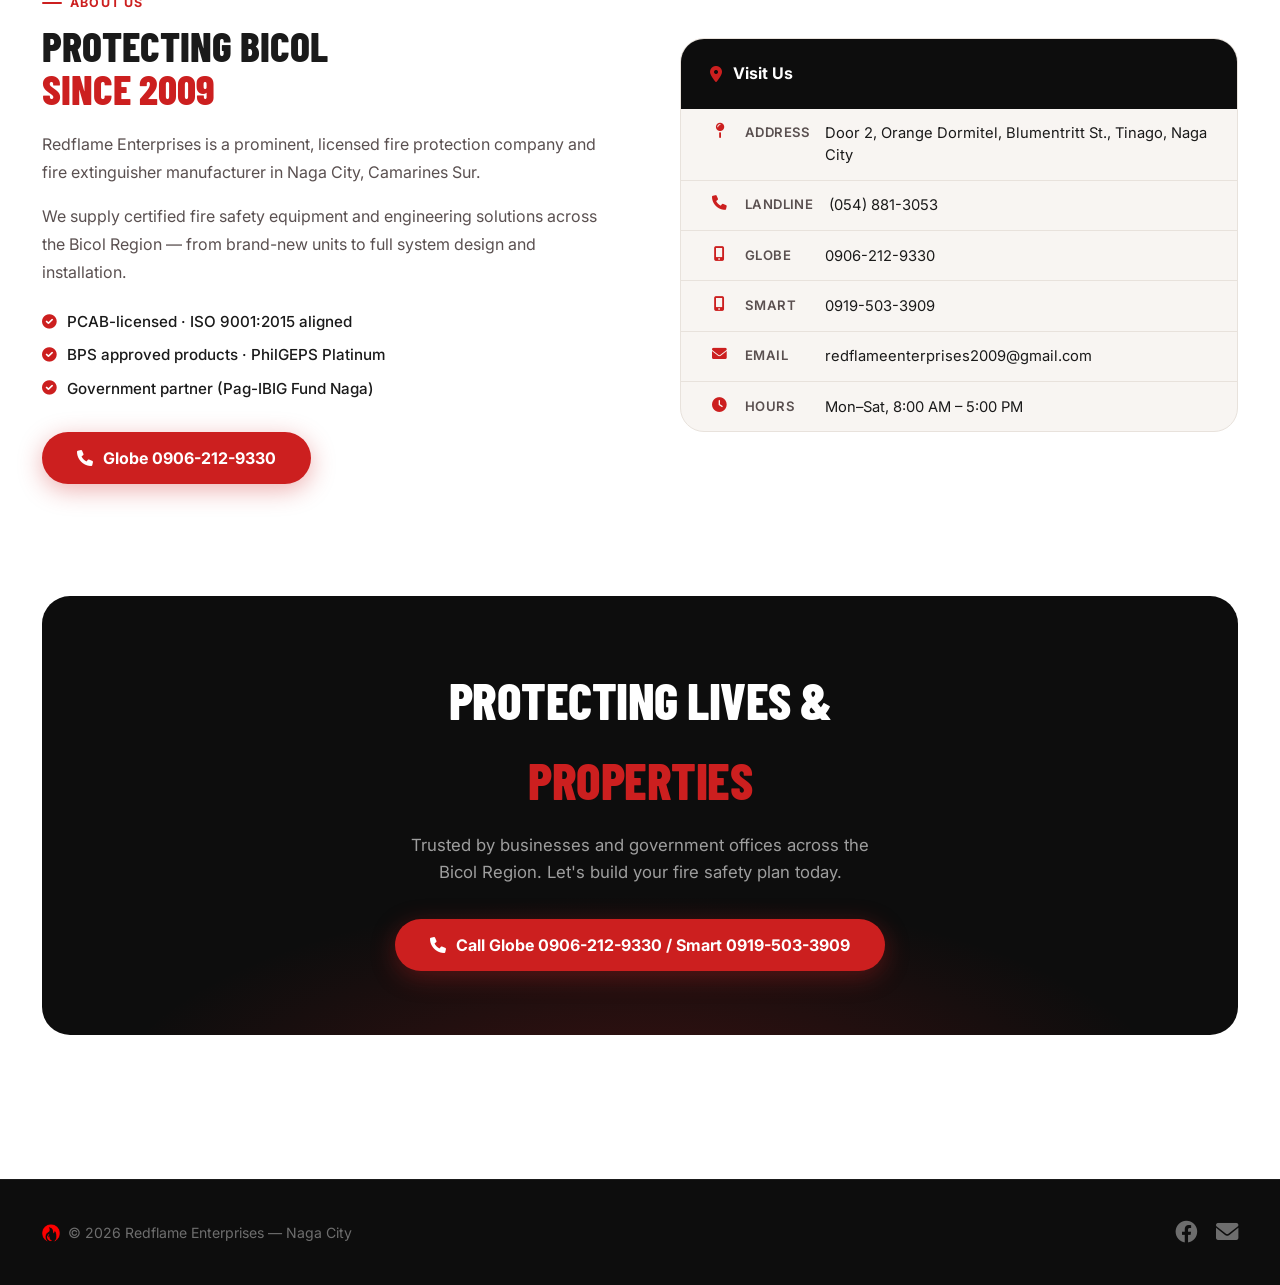
==== commit e234661d: "Add files via upload" ====
--- a/index.html
+++ b/index.html
@@ -3,71 +3,581 @@
 <head>
   <meta charset="UTF-8" />
   <meta name="viewport" content="width=device-width, initial-scale=1.0" />
-  <title>Redflame Enterprises · Fire Protection</title>
+  <title>Redflame Enterprises · Fire Protection Naga City</title>
   <link rel="stylesheet" href="https://cdnjs.cloudflare.com/ajax/libs/font-awesome/6.0.0-beta3/css/all.min.css" />
   <link rel="stylesheet" href="style.css" />
+  <style>
+
+    /* ══════════════════════════════════════
+       DRAMATIC HERO — FULL SCREEN
+    ══════════════════════════════════════ */
+    .hero-full {
+      position: relative;
+      min-height: 100vh;
+      display: flex;
+      flex-direction: column;
+      overflow: hidden;
+      background: #000;
+    }
+
+    /* Animated fire gradient background */
+    .hero-bg {
+      position: absolute;
+      inset: 0;
+      z-index: 0;
+    }
+
+    /* Base dark layer */
+    .hero-bg::before {
+      content: '';
+      position: absolute;
+      inset: 0;
+      background: radial-gradient(ellipse 120% 80% at 60% 70%,
+        #7a0a00 0%,
+        #4a0500 25%,
+        #1a0200 55%,
+        #000000 80%
+      );
+    }
+
+    /* Animated glow layers */
+    .hero-bg::after {
+      content: '';
+      position: absolute;
+      inset: 0;
+      background:
+        radial-gradient(ellipse 60% 50% at 55% 85%, rgba(220,60,0,0.55) 0%, transparent 60%),
+        radial-gradient(ellipse 40% 35% at 70% 90%, rgba(255,120,0,0.35) 0%, transparent 55%),
+        radial-gradient(ellipse 80% 30% at 30% 100%, rgba(180,20,0,0.3) 0%, transparent 60%);
+      animation: flicker 4s ease-in-out infinite alternate;
+    }
+
+    @keyframes flicker {
+      0%   { opacity: 0.8; transform: scale(1) translateY(0); }
+      30%  { opacity: 1;   transform: scale(1.02) translateY(-4px); }
+      60%  { opacity: 0.85; transform: scale(0.99) translateY(2px); }
+      100% { opacity: 1;   transform: scale(1.01) translateY(-2px); }
+    }
+
+    /* Smoke / ember particles */
+    .embers {
+      position: absolute;
+      inset: 0;
+      z-index: 1;
+      pointer-events: none;
+      overflow: hidden;
+    }
+
+    .ember {
+      position: absolute;
+      bottom: -10px;
+      width: 3px;
+      height: 3px;
+      border-radius: 50%;
+      background: #ff6600;
+      box-shadow: 0 0 6px 2px rgba(255,100,0,0.6);
+      animation: rise linear infinite;
+      opacity: 0;
+    }
+
+    @keyframes rise {
+      0%   { transform: translateY(0) translateX(0) scale(1);   opacity: 0; }
+      10%  { opacity: 1; }
+      50%  { transform: translateY(-40vh) translateX(20px) scale(0.8); opacity: 0.7; }
+      90%  { opacity: 0.2; }
+      100% { transform: translateY(-95vh) translateX(-10px) scale(0.3); opacity: 0; }
+    }
+
+    .ember:nth-child(1)  { left: 20%; animation-duration: 6s;  animation-delay: 0s;    width:2px; height:2px; }
+    .ember:nth-child(2)  { left: 35%; animation-duration: 8s;  animation-delay: 1s;    background:#ff4400; }
+    .ember:nth-child(3)  { left: 50%; animation-duration: 5s;  animation-delay: 0.5s;  width:4px; height:4px; }
+    .ember:nth-child(4)  { left: 60%; animation-duration: 7s;  animation-delay: 2s;    background:#ffaa00; }
+    .ember:nth-child(5)  { left: 75%; animation-duration: 9s;  animation-delay: 0.3s;  width:2px; height:2px; }
+    .ember:nth-child(6)  { left: 15%; animation-duration: 6.5s; animation-delay: 3s;   background:#ff6600; }
+    .ember:nth-child(7)  { left: 45%; animation-duration: 7.5s; animation-delay: 1.5s; width:2px; height:2px; }
+    .ember:nth-child(8)  { left: 80%; animation-duration: 5.5s; animation-delay: 2.5s; background:#ff3300; }
+    .ember:nth-child(9)  { left: 28%; animation-duration: 8.5s; animation-delay: 0.8s; }
+    .ember:nth-child(10) { left: 65%; animation-duration: 6.2s; animation-delay: 1.8s; background:#ffcc00; width:2px; height:2px; }
+    .ember:nth-child(11) { left: 42%; animation-duration: 7.2s; animation-delay: 3.5s; }
+    .ember:nth-child(12) { left: 55%; animation-duration: 5.8s; animation-delay: 0.2s; background:#ff5500; }
+
+    /* Vignette top */
+    .hero-vignette {
+      position: absolute;
+      inset: 0;
+      z-index: 2;
+      background: linear-gradient(to bottom,
+        rgba(0,0,0,0.7) 0%,
+        rgba(0,0,0,0) 30%,
+        rgba(0,0,0,0) 65%,
+        rgba(0,0,0,0.5) 100%
+      );
+      pointer-events: none;
+    }
+
+    /* ── HERO NAVBAR ── */
+    .hero-nav {
+      position: relative;
+      z-index: 10;
+      display: flex;
+      justify-content: space-between;
+      align-items: center;
+      padding: 1.4rem 2.5rem;
+    }
+
+    .hero-nav .logo img {
+      height: 44px;
+      width: auto;
+      filter: brightness(1);
+    }
+
+    .hero-nav-links {
+      display: flex;
+      align-items: center;
+      gap: 0.2rem;
+    }
+
+    .hero-nav-links a {
+      color: rgba(255,255,255,0.8);
+      text-decoration: none;
+      font-size: 0.92rem;
+      font-weight: 500;
+      padding: 0.4rem 0.9rem;
+      border-radius: 8px;
+      transition: color 0.2s, background 0.2s;
+    }
+    .hero-nav-links a:hover { color: #fff; background: rgba(255,255,255,0.08); }
+
+    .hero-nav-cta {
+      display: inline-flex;
+      align-items: center;
+      gap: 0.5rem;
+      background: var(--red);
+      color: #fff !important;
+      font-weight: 700 !important;
+      padding: 0.5rem 1.3rem !important;
+      border-radius: 40px !important;
+      margin-left: 0.6rem;
+      box-shadow: 0 4px 20px rgba(204,31,31,0.5);
+      transition: background 0.2s, box-shadow 0.2s, transform 0.15s !important;
+    }
+    .hero-nav-cta:hover {
+      background: #e02020 !important;
+      box-shadow: 0 6px 28px rgba(204,31,31,0.65) !important;
+      transform: scale(1.04) !important;
+    }
+
+    /* ── HERO CENTER CONTENT ── */
+    .hero-center {
+      position: relative;
+      z-index: 5;
+      flex: 1;
+      display: flex;
+      flex-direction: column;
+      align-items: center;
+      justify-content: center;
+      text-align: center;
+      padding: 2rem 1.5rem 4rem;
+    }
+
+    .hero-credential-pill {
+      display: inline-flex;
+      align-items: center;
+      gap: 0.5rem;
+      background: rgba(255,255,255,0.1);
+      backdrop-filter: blur(8px);
+      border: 1px solid rgba(255,255,255,0.2);
+      border-radius: 100px;
+      padding: 0.38rem 1.2rem;
+      font-size: 0.82rem;
+      font-weight: 600;
+      color: rgba(255,255,255,0.9);
+      letter-spacing: 0.5px;
+      margin-bottom: 2rem;
+    }
+    .hero-credential-pill span { color: rgba(255,255,255,0.5); margin: 0 0.3rem; }
+
+    /* BIG LOGO */
+    .hero-logo-big {
+      width: clamp(260px, 55vw, 520px);
+      margin-bottom: 1.8rem;
+      filter: drop-shadow(0 0 60px rgba(204,31,31,0.5)) drop-shadow(0 0 20px rgba(255,80,0,0.3));
+      animation: logoGlow 3s ease-in-out infinite alternate;
+    }
+
+    @keyframes logoGlow {
+      0%   { filter: drop-shadow(0 0 40px rgba(204,31,31,0.4)) drop-shadow(0 0 15px rgba(255,80,0,0.2)); }
+      100% { filter: drop-shadow(0 0 80px rgba(204,31,31,0.7)) drop-shadow(0 0 30px rgba(255,100,0,0.4)); }
+    }
+
+    .hero-tagline {
+      font-size: clamp(0.95rem, 2vw, 1.15rem);
+      color: rgba(255,255,255,0.75);
+      max-width: 560px;
+      line-height: 1.7;
+      margin-bottom: 2.4rem;
+    }
+    .hero-tagline strong { color: #fff; }
+
+    .hero-btns {
+      display: flex;
+      gap: 1rem;
+      flex-wrap: wrap;
+      justify-content: center;
+    }
+
+    .btn-hero-primary {
+      display: inline-flex;
+      align-items: center;
+      gap: 0.6rem;
+      background: var(--red);
+      color: #fff;
+      font-weight: 700;
+      font-size: 1rem;
+      padding: 0.9rem 2.2rem;
+      border-radius: 60px;
+      text-decoration: none;
+      box-shadow: 0 6px 30px rgba(204,31,31,0.55);
+      transition: background 0.2s, box-shadow 0.2s, transform 0.15s;
+    }
+    .btn-hero-primary:hover {
+      background: #e02020;
+      box-shadow: 0 8px 40px rgba(204,31,31,0.75);
+      transform: translateY(-2px);
+    }
+
+    .btn-hero-ghost {
+      display: inline-flex;
+      align-items: center;
+      gap: 0.6rem;
+      background: rgba(255,255,255,0.08);
+      backdrop-filter: blur(8px);
+      color: #fff;
+      font-weight: 600;
+      font-size: 1rem;
+      padding: 0.9rem 2.2rem;
+      border-radius: 60px;
+      text-decoration: none;
+      border: 1px solid rgba(255,255,255,0.25);
+      transition: background 0.2s, border-color 0.2s, transform 0.15s;
+    }
+    .btn-hero-ghost:hover {
+      background: rgba(255,255,255,0.15);
+      border-color: rgba(255,255,255,0.5);
+      transform: translateY(-2px);
+    }
+
+    /* Scroll hint */
+    .scroll-hint {
+      position: absolute;
+      bottom: 1.8rem;
+      left: 50%;
+      transform: translateX(-50%);
+      z-index: 5;
+      display: flex;
+      flex-direction: column;
+      align-items: center;
+      gap: 0.4rem;
+      color: rgba(255,255,255,0.4);
+      font-size: 0.75rem;
+      letter-spacing: 1px;
+      text-transform: uppercase;
+      animation: bounce 2s ease-in-out infinite;
+    }
+    .scroll-hint i { font-size: 1rem; }
+
+    @keyframes bounce {
+      0%, 100% { transform: translateX(-50%) translateY(0); }
+      50%       { transform: translateX(-50%) translateY(6px); }
+    }
+
+    /* ── HAMBURGER (hero version) ── */
+    .hero-hamburger {
+      display: none;
+      flex-direction: column;
+      justify-content: center;
+      gap: 5px;
+      width: 40px;
+      height: 40px;
+      cursor: pointer;
+      padding: 6px;
+      border-radius: 8px;
+      background: rgba(255,255,255,0.08);
+      border: 1px solid rgba(255,255,255,0.15);
+    }
+    .hero-hamburger span {
+      display: block;
+      height: 2px;
+      background: #fff;
+      border-radius: 2px;
+      transition: transform 0.3s, opacity 0.3s;
+    }
+    .hero-hamburger.open span:nth-child(1) { transform: translateY(7px) rotate(45deg); }
+    .hero-hamburger.open span:nth-child(2) { opacity: 0; }
+    .hero-hamburger.open span:nth-child(3) { transform: translateY(-7px) rotate(-45deg); }
+
+    /* ── STATS STRIP at bottom of hero ── */
+    .hero-stats-strip {
+      position: relative;
+      z-index: 5;
+      display: flex;
+      justify-content: center;
+      gap: 0;
+      border-top: 1px solid rgba(255,255,255,0.08);
+      background: rgba(0,0,0,0.4);
+      backdrop-filter: blur(12px);
+    }
+
+    .hero-stat {
+      flex: 1;
+      max-width: 200px;
+      text-align: center;
+      padding: 1.2rem 1rem;
+      border-right: 1px solid rgba(255,255,255,0.07);
+    }
+    .hero-stat:last-child { border-right: none; }
+
+    .hero-stat-num {
+      font-family: 'Barlow Condensed', sans-serif;
+      font-size: 2rem;
+      font-weight: 900;
+      color: #fff;
+      line-height: 1;
+      display: block;
+    }
+
+    .hero-stat-label {
+      font-size: 0.72rem;
+      color: rgba(255,255,255,0.45);
+      text-transform: uppercase;
+      letter-spacing: 0.7px;
+      font-weight: 500;
+    }
+
+    /* ══════════════════════════════════════
+       REST OF PAGE (unchanged base styles)
+    ══════════════════════════════════════ */
+
+    /* Clean sticky nav for below-the-fold */
+    .sticky-nav {
+      position: sticky;
+      top: 0;
+      z-index: 100;
+      background: rgba(13,13,13,0.97);
+      backdrop-filter: blur(12px);
+      border-bottom: 1px solid rgba(255,255,255,0.06);
+      display: none; /* shown via JS on scroll */
+    }
+
+    .sticky-nav-inner {
+      display: flex;
+      justify-content: space-between;
+      align-items: center;
+      height: 62px;
+      padding: 0 2rem;
+    }
+    .sticky-nav .logo img { height: 40px; }
+    .sticky-nav .nav-links { display: flex; gap: 0.2rem; align-items: center; }
+    .sticky-nav .nav-links a {
+      color: rgba(255,255,255,0.72);
+      text-decoration: none;
+      font-size: 0.9rem;
+      font-weight: 500;
+      padding: 0.38rem 0.8rem;
+      border-radius: 8px;
+      transition: color 0.2s, background 0.2s;
+    }
+    .sticky-nav .nav-links a:hover { color: #fff; background: rgba(255,255,255,0.07); }
+    .sticky-nav .nav-links a.active { color: #fff; background: rgba(204,31,31,0.18); }
+    .sticky-nav .nav-cta {
+      background: var(--red) !important;
+      color: #fff !important;
+      padding: 0.42rem 1.2rem !important;
+      border-radius: 40px !important;
+      font-weight: 700 !important;
+      margin-left: 0.5rem;
+      box-shadow: 0 3px 14px rgba(204,31,31,0.4);
+    }
+
+    /* mobile menu stays dark */
+    .hero-mobile-menu {
+      display: none;
+      position: fixed;
+      top: 0; left: 0; right: 0; bottom: 0;
+      z-index: 200;
+      background: rgba(0,0,0,0.97);
+      flex-direction: column;
+      align-items: center;
+      justify-content: center;
+      gap: 0.5rem;
+      padding: 2rem;
+    }
+    .hero-mobile-menu.open { display: flex; }
+    .hero-mobile-menu a {
+      color: rgba(255,255,255,0.8);
+      text-decoration: none;
+      font-size: 1.4rem;
+      font-weight: 600;
+      padding: 0.7rem 1.5rem;
+      border-radius: 12px;
+      width: 100%;
+      max-width: 320px;
+      text-align: center;
+      transition: background 0.2s, color 0.2s;
+    }
+    .hero-mobile-menu a:hover { background: rgba(255,255,255,0.07); color: #fff; }
+    .hero-mobile-menu .close-btn {
+      position: absolute;
+      top: 1.5rem; right: 1.5rem;
+      color: rgba(255,255,255,0.5);
+      font-size: 1.5rem;
+      cursor: pointer;
+      background: none;
+      border: none;
+      padding: 0.5rem;
+    }
+    .hero-mobile-menu .mob-cta {
+      background: var(--red) !important;
+      color: #fff !important;
+      margin-top: 0.5rem;
+    }
+
+    @media (max-width: 768px) {
+      .hero-nav-links { display: none; }
+      .hero-hamburger { display: flex; }
+      .hero-nav { padding: 1.2rem 1.5rem; }
+      .hero-stats-strip { flex-wrap: wrap; }
+      .hero-stat { min-width: 50%; border-right: none; border-bottom: 1px solid rgba(255,255,255,0.07); }
+      .hero-stat:nth-child(odd) { border-right: 1px solid rgba(255,255,255,0.07); }
+      .hero-stat:nth-last-child(-n+2) { border-bottom: none; }
+    }
+
+    @media (max-width: 500px) {
+      .hero-btns { flex-direction: column; align-items: center; width: 100%; }
+      .btn-hero-primary, .btn-hero-ghost { width: 100%; max-width: 300px; justify-content: center; }
+      .hero-logo-big { width: 85vw; }
+    }
+  </style>
 </head>
 <body>
 
-<nav class="navbar">
-  <div class="container">
-    <div class="navbar-inner">
-      <a href="index.html" class="logo"><img src="logo.png" alt="Redflame Enterprises"></a>
-      <div class="nav-links">
-        <a href="index.html" class="active">Home</a>
-        <a href="services.html">Services</a>
-        <a href="design.html">Design</a>
-        <a href="products.html">Products</a>
-        <a href="installation.html">Installation</a>
-        <a href="testing.html">Testing</a>
-        <a href="maintenance.html">Maintenance</a>
-        <a href="tel:09062129330" class="nav-cta"><i class="fas fa-phone"></i> Contact</a>
-      </div>
-      <button class="hamburger" id="hamburger" aria-label="Menu">
-        <span></span><span></span><span></span>
-      </button>
-    </div>
-  </div>
-  <div class="mobile-menu" id="mobile-menu">
-    <a href="index.html" class="active">Home</a>
-    <a href="services.html">Services</a>
-    <a href="design.html">Design</a>
-    <a href="products.html">Products</a>
-    <a href="installation.html">Installation</a>
-    <a href="testing.html">Testing</a>
-    <a href="maintenance.html">Maintenance</a>
-    <a href="tel:09062129330" class="nav-cta"><i class="fas fa-phone"></i> Call Now</a>
+<!-- ══════════════════════════════════════
+     FULL-SCREEN DRAMATIC HERO
+══════════════════════════════════════ -->
+<section class="hero-full">
+
+  <!-- Fire background layers -->
+  <div class="hero-bg"></div>
+  <div class="embers">
+    <div class="ember"></div><div class="ember"></div><div class="ember"></div>
+    <div class="ember"></div><div class="ember"></div><div class="ember"></div>
+    <div class="ember"></div><div class="ember"></div><div class="ember"></div>
+    <div class="ember"></div><div class="ember"></div><div class="ember"></div>
+  </div>
+  <div class="hero-vignette"></div>
+
+  <!-- Navbar inside hero -->
+  <nav class="hero-nav">
+    <a href="index.html" class="logo"><img src="logo.png" alt="Redflame Enterprises"></a>
+    <div class="hero-nav-links">
+      <a href="index.html">Home</a>
+      <a href="products.html">Products</a>
+      <a href="services.html">Services</a>
+      <a href="#about">About</a>
+      <a href="tel:09062129330" class="hero-nav-cta"><i class="fas fa-phone"></i> Contact Us</a>
+    </div>
+    <button class="hero-hamburger" id="hero-hamburger" aria-label="Menu">
+      <span></span><span></span><span></span>
+    </button>
+  </nav>
+
+  <!-- Center: Logo + tagline + buttons -->
+  <div class="hero-center">
+    <div class="hero-credential-pill">
+      ISO aligned <span>·</span> PCAB licensed <span>·</span> BPS approved
+    </div>
+
+    <img src="logo.png" alt="Redflame Enterprises" class="hero-logo-big">
+
+    <p class="hero-tagline">
+      <strong>Redflame Enterprises</strong> — since 2009, the most trusted fire safety partner
+      in Naga City and the Bicol Region. Design, products, installation, testing &amp; maintenance.
+    </p>
+
+    <div class="hero-btns">
+      <a href="tel:09062129330" class="btn-hero-primary">
+        <i class="fas fa-phone"></i> Call us at 0906-212-9330
+      </a>
+      <a href="https://mail.google.com/mail/?view=cm&fs=1&to=redflameenterprises2009@gmail.com&su=Request%20for%20Quotation&body=Hello%20Redflame%20Enterprises%2C%0A%0AI%20would%20like%20to%20request%20a%20quotation%20for%3A%0A%0AService%2FProduct%20needed%3A%20%0ABuilding%20type%3A%20%0ALocation%3A%20%0AContact%20number%3A%20%0A%0AThank%20you." target="_blank" class="btn-hero-ghost">
+        <i class="fas fa-file-lines"></i> Request Quotation
+      </a>
+    </div>
+  </div>
+
+  <!-- Stats strip at bottom of hero -->
+  <div class="hero-stats-strip">
+    <div class="hero-stat">
+      <span class="hero-stat-num">15+</span>
+      <span class="hero-stat-label">Years in Business</span>
+    </div>
+    <div class="hero-stat">
+      <span class="hero-stat-num">500+</span>
+      <span class="hero-stat-label">Projects Completed</span>
+    </div>
+    <div class="hero-stat">
+      <span class="hero-stat-num">BPS</span>
+      <span class="hero-stat-label">Certified Products</span>
+    </div>
+    <div class="hero-stat">
+      <span class="hero-stat-num">PCAB</span>
+      <span class="hero-stat-label">Licensed Contractor</span>
+    </div>
+  </div>
+
+  <!-- Scroll hint -->
+  <div class="scroll-hint">
+    <span>Scroll</span>
+    <i class="fas fa-chevron-down"></i>
+  </div>
+
+</section>
+
+<!-- Mobile fullscreen menu -->
+<div class="hero-mobile-menu" id="hero-mobile-menu">
+  <button class="close-btn" id="close-menu"><i class="fas fa-xmark"></i></button>
+  <a href="index.html">Home</a>
+  <a href="products.html">Products</a>
+  <a href="services.html">Services</a>
+  <a href="design.html">Design</a>
+  <a href="installation.html">Installation</a>
+  <a href="testing.html">Testing</a>
+  <a href="maintenance.html">Maintenance</a>
+  <a href="#about">About</a>
+  <a href="tel:09062129330" class="mob-cta"><i class="fas fa-phone"></i> Call Now</a>
+</div>
+
+<!-- ══════════════════════════════════════
+     STICKY NAV (appears on scroll)
+══════════════════════════════════════ -->
+<nav class="sticky-nav" id="sticky-nav">
+  <div class="sticky-nav-inner">
+    <a href="index.html" class="logo"><img src="logo.png" alt="Redflame Enterprises"></a>
+    <div class="nav-links">
+      <a href="index.html" class="active">Home</a>
+      <a href="services.html">Services</a>
+      <a href="design.html">Design</a>
+      <a href="products.html">Products</a>
+      <a href="installation.html">Installation</a>
+      <a href="testing.html">Testing</a>
+      <a href="maintenance.html">Maintenance</a>
+      <a href="tel:09062129330" class="nav-cta"><i class="fas fa-phone"></i> Contact</a>
+    </div>
   </div>
 </nav>
 
-<section class="hero">
-  <div class="container">
-    <div class="hero-inner">
-      <div class="hero-eyebrow">
-        <i class="fas fa-certificate"></i> ISO 9001:2015 · PCAB Licensed · BPS Approved
-      </div>
-      <h1>
-        Complete <span class="red">Fire</span><br>
-        <span class="thin">Protection</span><br>
-        Solutions
-      </h1>
-      <p class="hero-desc">
-        <strong>Redflame Enterprises</strong> — trusted fire safety partner in Naga City and the Bicol Region since 2009. Design, products, installation, testing &amp; maintenance.
-      </p>
-      <div class="hero-actions">
-        <a href="tel:09062129330" class="btn-primary"><i class="fas fa-phone"></i> Get a Free Quote</a>
-        <a href="#services" class="btn-ghost"><i class="fas fa-arrow-down"></i> Our Services</a>
-      </div>
-      <div class="hero-stats">
-        <div class="stat"><span class="stat-num">15+</span><span class="stat-label">Years in Business</span></div>
-        <div class="stat"><span class="stat-num">500+</span><span class="stat-label">Projects Completed</span></div>
-        <div class="stat"><span class="stat-num">5</span><span class="stat-label">Core Services</span></div>
-        <div class="stat"><span class="stat-num">BPS</span><span class="stat-label">Approved Products</span></div>
-      </div>
-    </div>
-  </div>
-</section>
-
+<!-- ══════════════════════════════════════
+     TRUST BAR
+══════════════════════════════════════ -->
 <div class="trust-bar">
   <div class="container">
     <div class="trust-items">
@@ -79,6 +589,9 @@
   </div>
 </div>
 
+<!-- ══════════════════════════════════════
+     SERVICES
+══════════════════════════════════════ -->
 <section class="section" id="services">
   <div class="container">
     <div class="reveal">
@@ -96,7 +609,10 @@
   </div>
 </section>
 
-<section class="section" style="padding-top:0;">
+<!-- ══════════════════════════════════════
+     ABOUT + CONTACT
+══════════════════════════════════════ -->
+<section class="section" id="about" style="padding-top:0;">
   <div class="container">
     <div class="about-grid">
       <div class="about-text reveal">
@@ -124,6 +640,9 @@
   </div>
 </section>
 
+<!-- ══════════════════════════════════════
+     CTA
+══════════════════════════════════════ -->
 <section class="section" style="padding-top:0;">
   <div class="container">
     <div class="cta-banner reveal">
@@ -134,6 +653,9 @@
   </div>
 </section>
 
+<!-- ══════════════════════════════════════
+     FOOTER
+══════════════════════════════════════ -->
 <footer>
   <div class="container">
     <div class="footer-inner">
@@ -147,5 +669,30 @@
 </footer>
 
 <script src="main.js"></script>
+<script>
+  // Hamburger — fullscreen mobile menu
+  const hburger = document.getElementById('hero-hamburger');
+  const mobileMenu = document.getElementById('hero-mobile-menu');
+  const closeBtn = document.getElementById('close-menu');
+
+  hburger.addEventListener('click', () => {
+    hburger.classList.toggle('open');
+    mobileMenu.classList.toggle('open');
+    document.body.style.overflow = mobileMenu.classList.contains('open') ? 'hidden' : '';
+  });
+  closeBtn.addEventListener('click', () => {
+    hburger.classList.remove('open');
+    mobileMenu.classList.remove('open');
+    document.body.style.overflow = '';
+  });
+
+  // Sticky nav appears after scrolling past hero
+  const stickyNav = document.getElementById('sticky-nav');
+  const heroSection = document.querySelector('.hero-full');
+  window.addEventListener('scroll', () => {
+    const heroBottom = heroSection.getBoundingClientRect().bottom;
+    stickyNav.style.display = heroBottom <= 0 ? 'block' : 'none';
+  });
+</script>
 </body>
 </html>
